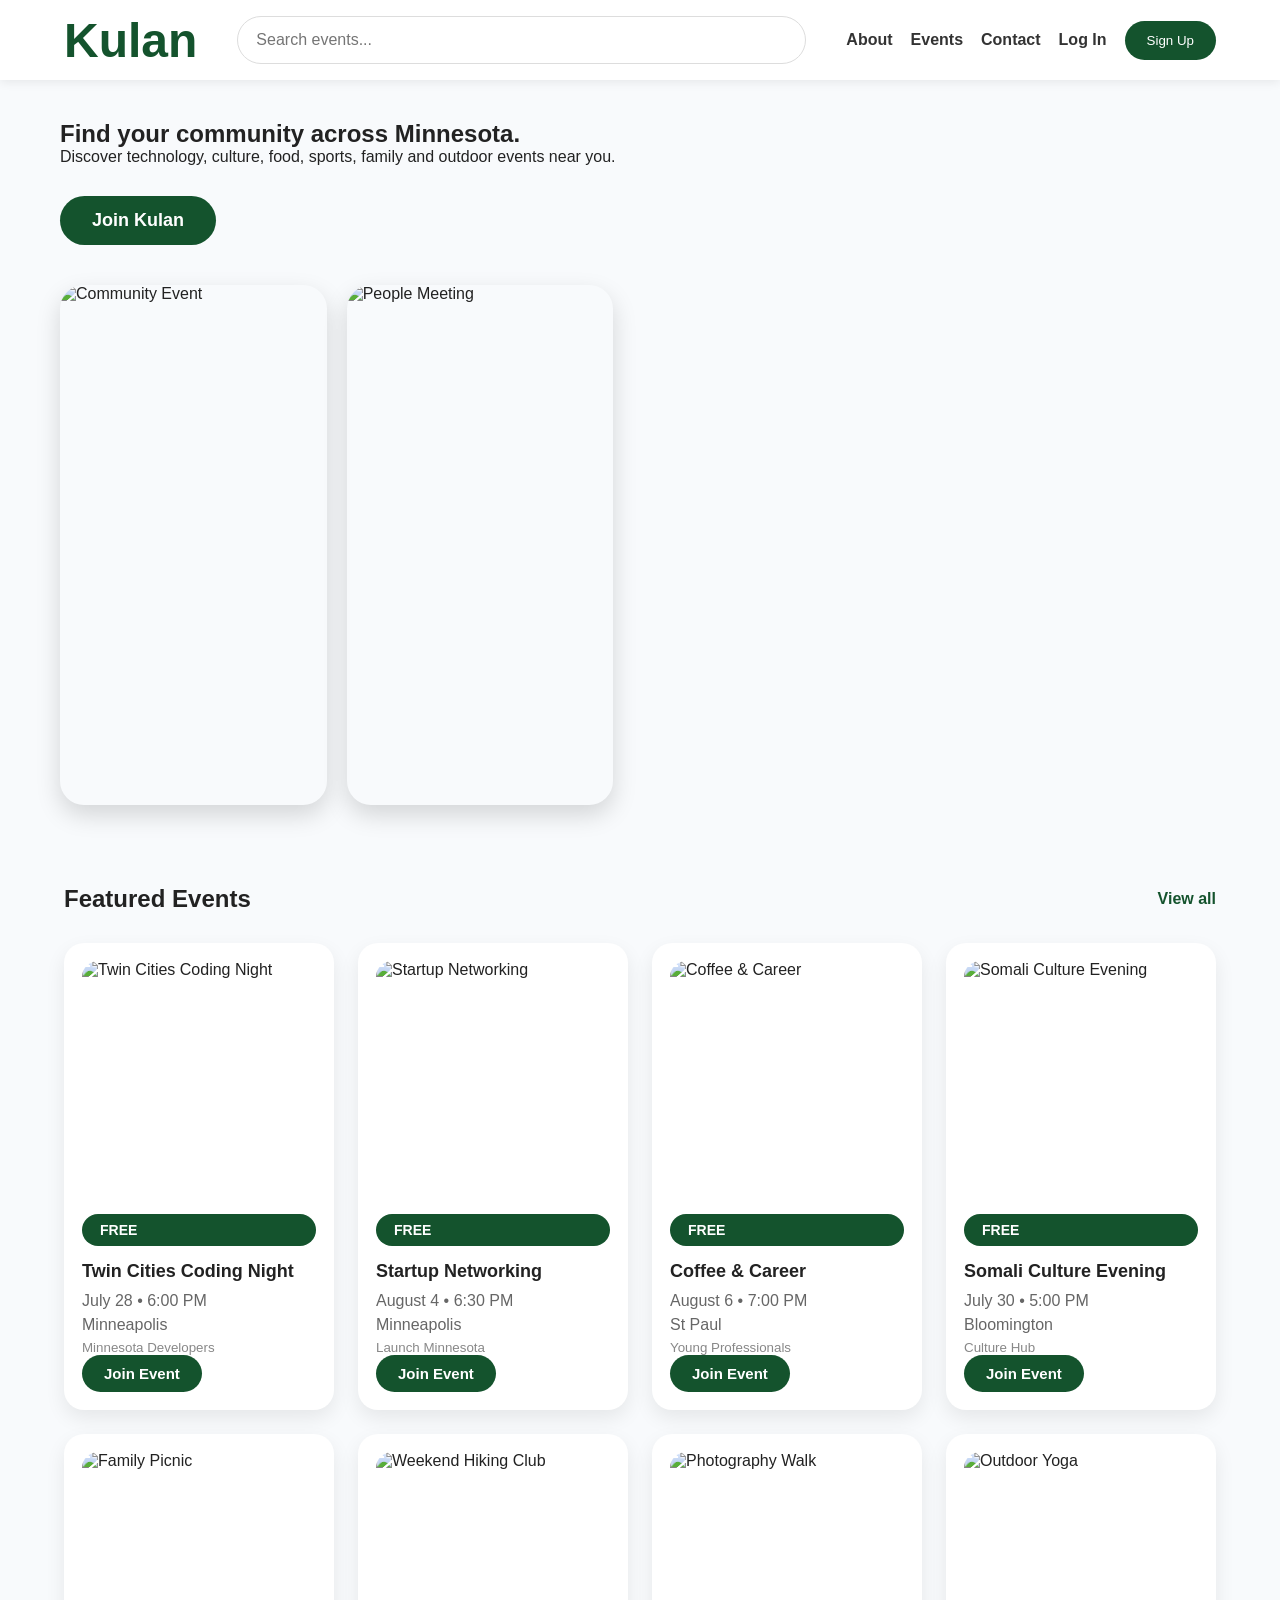
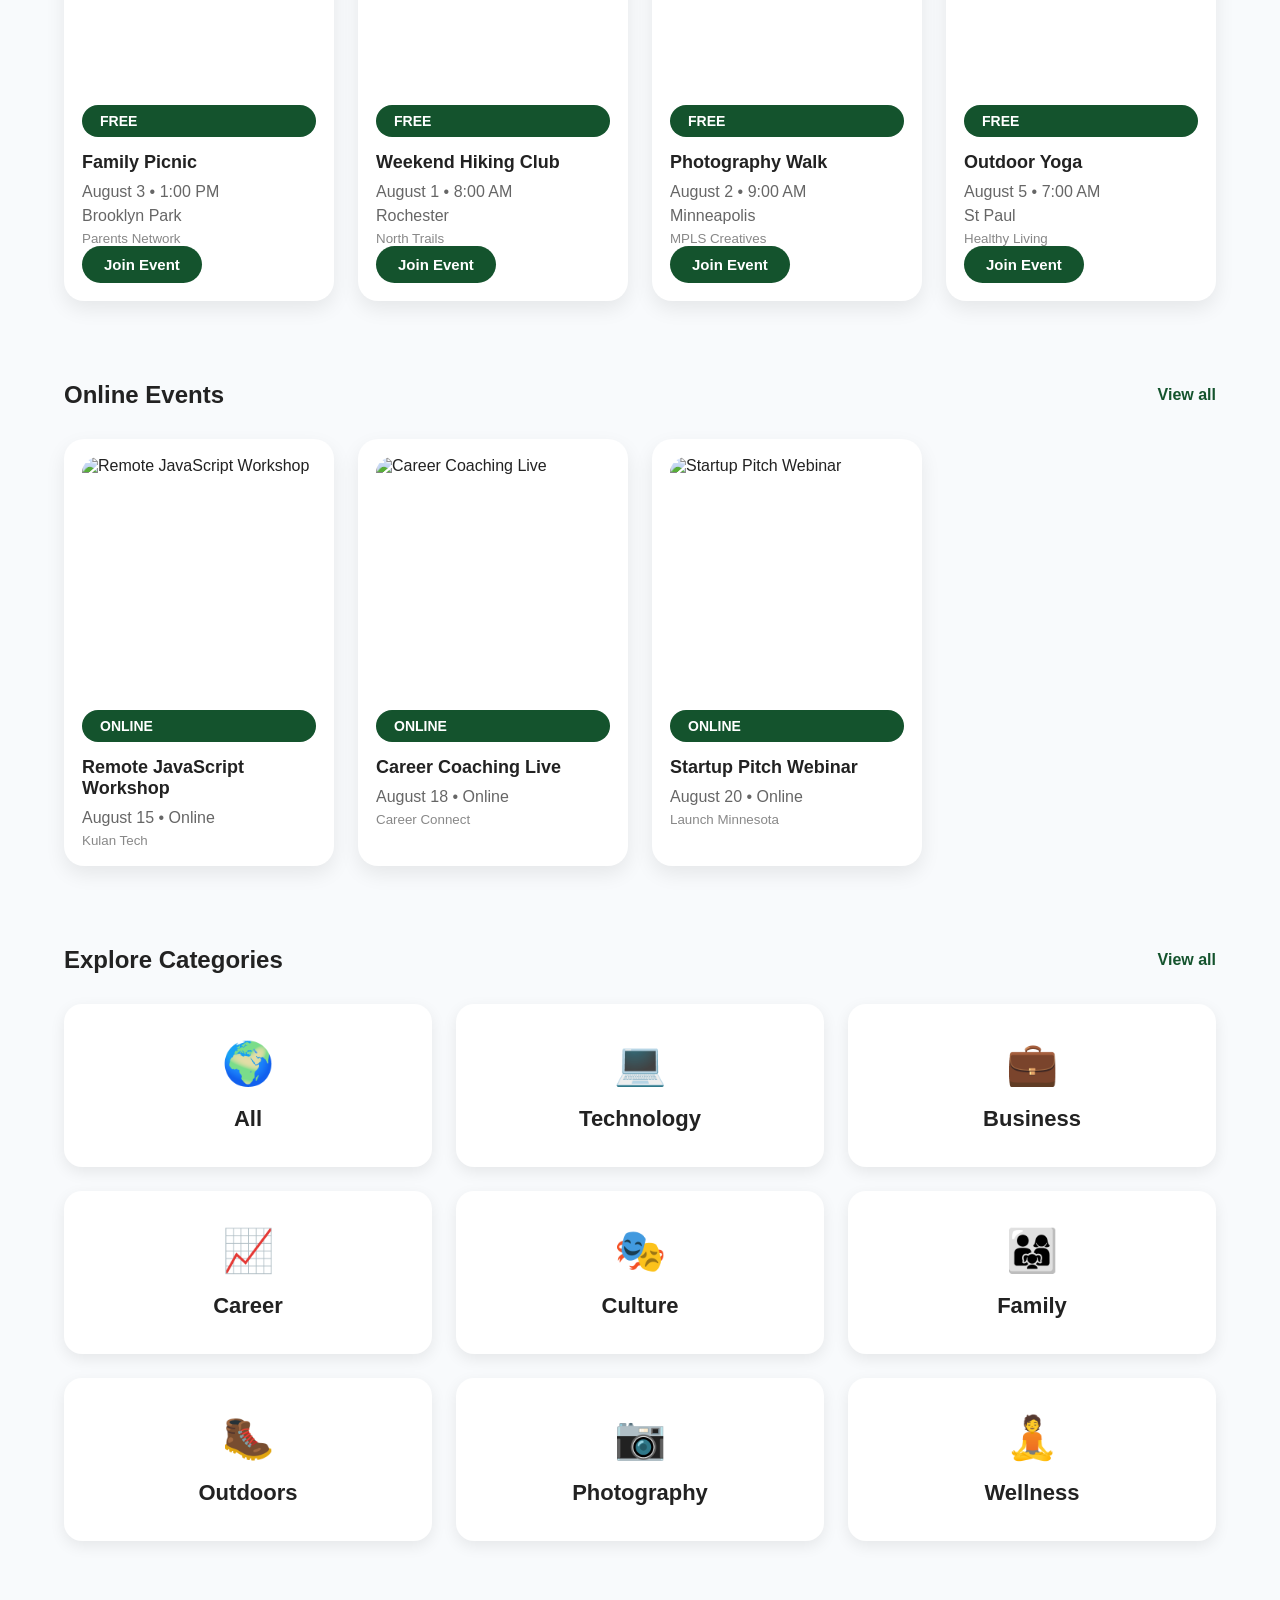
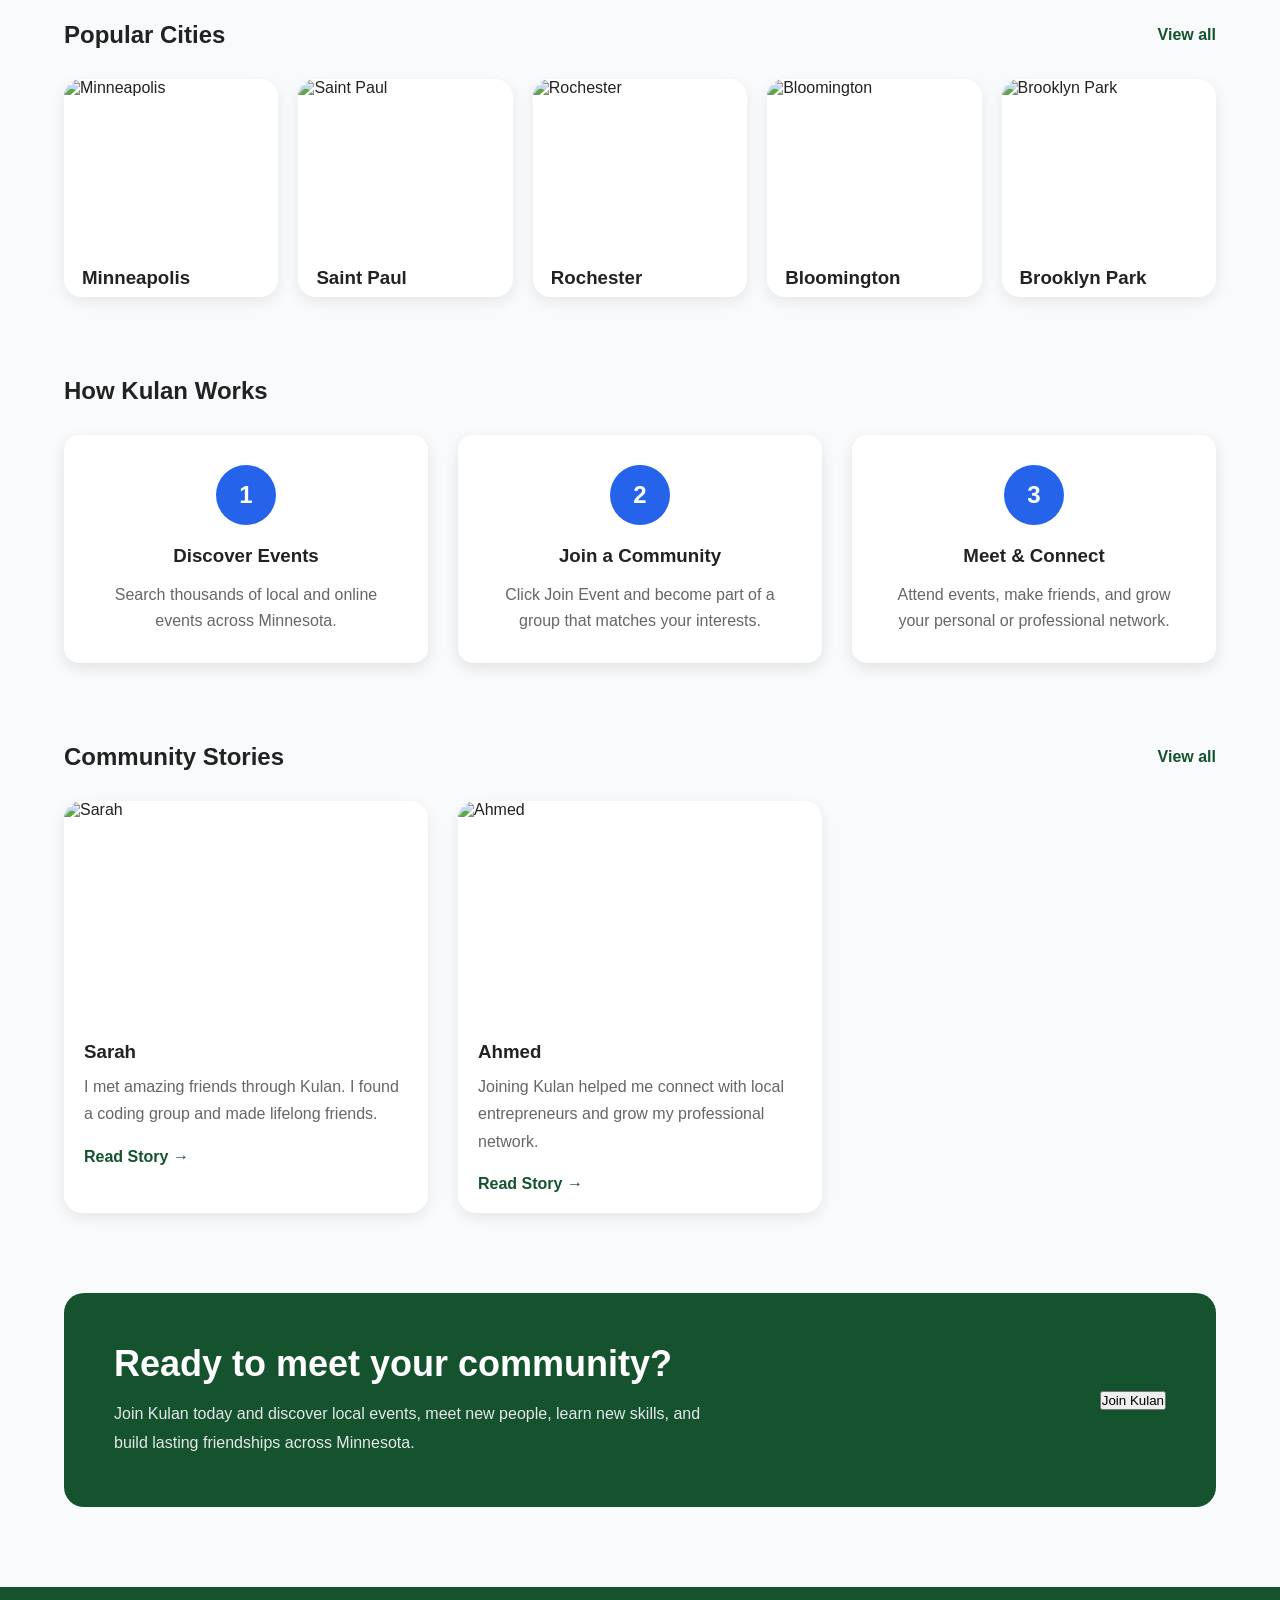
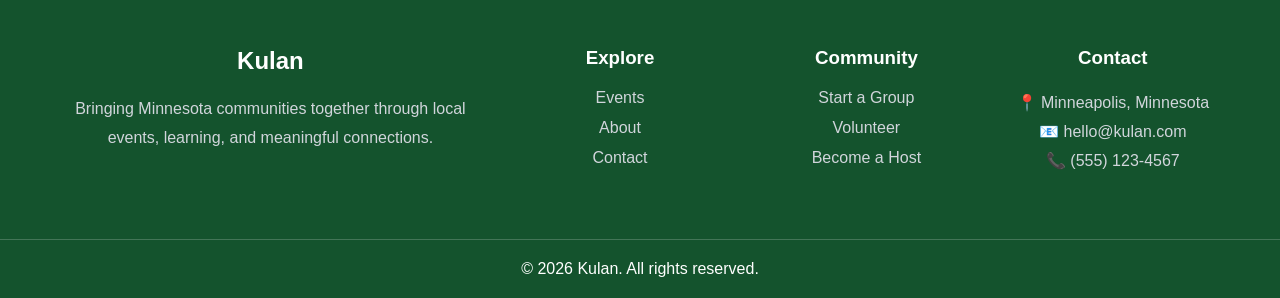
==== index.html @ 90edd103 "Initial commit" ====
<!DOCTYPE html>
<html lang="en">
<head>
    <meta charset="UTF-8">
    <meta name="viewport" content="width=device-width, initial-scale=1.0">
    <title>Kulan | Community Events</title>

    <link rel="stylesheet" href="css/style.css">
</head>

<body>

    <!-- ===================== -->
    <!-- Navigation -->
    <!-- ===================== -->

    <header>

        <nav>

            <h2>
                <a href="index.html" class="logo">Kulan</a>
            </h2>

        <div class="search-box">
    <input
        type="text"
        id="searchInput"
        placeholder="Search events..."
    >
</div>

           

  <div class="nav-buttons">

                <a href="about.html">About</a>

                <a href="events.html">Events</a>

                <a href="contact.html">Contact</a>

                <a href="login.html">Log In</a>

                <button onclick="location.href='signup.html'">
                    Sign Up
                </button>

            </div>

        </nav>

    </header>

    <!-- ===================== -->
    <!-- Hero -->
    <!-- ===================== -->

    <section class="hero">

        <div class="hero-text">

            <h1>Find your community across Minnesota.</h1>

            <p>
                Discover technology, culture, food,
                sports, family and outdoor events near you.
            </p>

          
 <button class="join-kulan-btn">Join Kulan</button>

       <div class="hero-images">

    <img
        src="https://images.unsplash.com/photo-1529156069898-49953e39b3ac?w=1200&auto=format&fit=crop&q=80"
        alt="Community Event"
    >

    <img
        src="https://images.unsplash.com/photo-1522202176988-66273c2fd55f?w=800&auto=format&fit=crop&q=80"
        alt="People Meeting"
    >

</div>
    </section>

    <!-- ===================== -->
    <!-- Featured Events -->
    <!-- ===================== -->
<section class="events" id="events">

    <div class="section-header">
        <h2>Featured Events</h2>
        <a href="#events">View all</a>
    </div>

    <div class="event-grid" id="eventGrid"></div>

</section>

    <!-- ===================== -->
    <!-- Online Events -->
    <!-- ===================== -->

    <section class="online-events">

    <div class="section-header">
        <h2>Online Events</h2>
        <a href="#">View all</a>
    </div>

    <div class="online-grid" id="onlineGrid"></div>

</section>
        <!-- ===================== -->
    <!-- Categories -->
    <!-- ===================== -->
<section class="categories">

    <div class="section-header">
        <h2>Explore Categories</h2>
        <a href="#">View all</a>
    </div>

    <div class="category-grid">

        <div class="category-card" data-category="All">
            <span>🌍</span>
            <h3>All</h3>
        </div>

        <div class="category-card" data-category="Technology">
            <span>💻</span>
            <h3>Technology</h3>
        </div>

        <div class="category-card" data-category="Business">
            <span>💼</span>
            <h3>Business</h3>
        </div>

        <div class="category-card" data-category="Career">
            <span>📈</span>
            <h3>Career</h3>
        </div>

        <div class="category-card" data-category="Culture">
            <span>🎭</span>
            <h3>Culture</h3>
        </div>

        <div class="category-card" data-category="Family">
            <span>👨‍👩‍👧</span>
            <h3>Family</h3>
        </div>

        <div class="category-card" data-category="Outdoors">
            <span>🥾</span>
            <h3>Outdoors</h3>
        </div>

        <div class="category-card" data-category="Photography">
            <span>📷</span>
            <h3>Photography</h3>
        </div>

        <div class="category-card" data-category="Wellness">
            <span>🧘</span>
            <h3>Wellness</h3>
        </div>

    </div>

</section>
    <!-- ===================== -->
    <!-- Popular Cities -->
    <!-- ===================== -->

   <section class="cities">

    <div class="section-header">
        <h2>Popular Cities</h2>
        <a href="#">View all</a>
    </div>

    <div class="city-grid" id="cityGrid"></div>

</section>
    <!-- ===================== -->
    <!-- How Kulan Works -->
    <!-- ===================== -->

   <section class="how-it-works">

    <div class="section-header">
        <h2>How Kulan Works</h2>
    </div>

    <div class="steps-grid" id="stepsGrid"></div>

</section>
    <!-- ===================== -->
    <!-- Community Stories -->
    <!-- ===================== -->

   <section class="stories">

    <div class="section-header">
        <h2>Community Stories</h2>
        <a href="#">View all</a>
    </div>

    <div class="story-grid" id="storyGrid"></div>

</section>
        <!-- ===================== -->
    <!-- Join Banner -->
    <!-- ===================== -->

    <section class="join-banner">

        <div class="join-content">

            <div>

                <h2>Ready to meet your community?</h2>

                <p>
                    Join Kulan today and discover local events,
                    meet new people, learn new skills, and
                    build lasting friendships across Minnesota.
                </p>

            </div>

            <button onclick="location.href='signup.html'">
                Join Kulan
            </button>

        </div>

    </section>

    <!-- ===================== -->
    <!-- Event Modal -->
    <!-- ===================== -->

    <div id="eventModal" class="modal">

        <div class="modal-content">

            <span class="close-modal">&times;</span>

            <img id="modalImage" src="" alt="Event">

            <h2 id="modalTitle"></h2>

            <p id="modalDate"></p>

            <p id="modalLocation"></p>

            <p id="modalGroup"></p>

        </div>

    </div>

    <!-- ===================== -->
    <!-- Footer -->
    <!-- ===================== -->

    <footer>

        <div class="footer-container">

            <div class="footer-column">

                <h2>Kulan</h2>

                <p>
                    Bringing Minnesota communities together
                    through local events, learning,
                    and meaningful connections.
                </p>

            </div>

            <div class="footer-column">

                <h3>Explore</h3>

                <ul>
                    <li><a href="events.html">Events</a></li>
                    <li><a href="about.html">About</a></li>
                    <li><a href="contact.html">Contact</a></li>
                </ul>

            </div>

            <div class="footer-column">

                <h3>Community</h3>

                <ul>
                    <li><a href="#">Start a Group</a></li>
                    <li><a href="#">Volunteer</a></li>
                    <li><a href="#">Become a Host</a></li>
                </ul>

            </div>

            <div class="footer-column">

                <h3>Contact</h3>

                <p>📍 Minneapolis, Minnesota</p>

                <p>📧 hello@kulan.com</p>

                <p>📞 (555) 123-4567</p>

            </div>

        </div>

        <div class="footer-bottom">

            <p>© 2026 Kulan. All rights reserved.</p>

        </div>

    </footer>

    <!-- JavaScript -->

    <script src="js/data.js"></script>
    <script src="js/app.js"></script>

</body>
</html>
---- css/style.css ----
/* Reset */
html {
    scroll-behavior: smooth;
}

body {
    margin: 0;
    padding: 0;
    overflow-x: hidden;
    background: #f6f7fb; /* or white */
    font-family: Arial, sans-serif;
}
* {
    margin: 0;
    padding: 0;
    box-sizing: border-box;
}

body {
    font-family: Arial, Helvetica, sans-serif;
    background: #f8fafc;
    color: #222;
}

/* Navigation */

header{
    background:white;
    position:sticky;
    top:0;
    z-index:1000;
    box-shadow:0 2px 10px rgba(0,0,0,.08);
}

nav{
    max-width:1200px;
width:90%;
    height:80px;
    margin:auto;

    display:flex;
    justify-content:space-between;
    align-items:center;
}

.logo{
    color:#14532d;
    font-size:32px;
    font-weight:bold;
}

.search-box{
    flex:1;
    margin:0 40px;
}

.search-box input{
    width:100%;
    padding:14px 18px;
    border-radius:30px;
    border:1px solid #ddd;
    font-size:16px;
}

.location{
    color:#555;
    margin-right:30px;
}

.nav-buttons{
    display:flex;
    align-items:center;
    gap:18px;
}

.nav-buttons a{
    text-decoration:none;
    color:#333;
    font-weight:600;
}

.nav-buttons button{
    background:#14532d;
    color:white;
    border:none;
    padding:12px 22px;
    border-radius:30px;
    cursor:pointer;
}
/* Hero */

 .hero{
    max-width:1200px;
    margin:40px auto;     
    padding:0 20px;

    display:flex;
    align-items:center;
    justify-content:space-between;
    gap:50px;
}

.hero-content{
    flex:1;
    max-width:500px;   
}
.hero-content h1{
    font-size:52px;
    line-height:1.15;
    font-weight:700;
    margin-bottom:15px;
}

.hero-content p{
    font-size:20px;
    line-height:1.6;
    color:#555;
    margin: bottom 20px;
    max-width:450px;
}
.hero-images{
    flex:1;
    display:flex;
    gap:20px;
    margin-top:40px;
}

.hero-images img{
    width:48%;
    height:520px;
    object-fit:cover;
    border-radius:24px;
    box-shadow:0 10px 25px rgba(0,0,0,.15);
}
.join-kulan-btn{
    display:inline-block;
    margin-top:30px;
    padding:14px 32px;
    background:#14532d;
    color:#fff;
    border:none;
    border-radius:50px;
    font-size:18px;
    font-weight:700;
    cursor:pointer;
    transition:0.3s;
}

.join-kulan-btn:hover{
    background:#166534;
    transform:translateY(-3px);
    box-shadow:0 10px 25px rgba(20,83,45,.25);
}
.events {
   max-width:1200px;
width:90%;
    margin: 80px auto;
}

.section-header {
    display: flex;
    justify-content: space-between;
    align-items: center;
    margin-bottom: 30px;
}

.section-header a {
    text-decoration: none;
    color: #14532d;
    font-weight: bold;
}

.event-grid {
    display: grid;
    grid-template-columns: repeat(4, 1fr);
    gap: 24px;
}

.event-card{
    background: #fff;
    border-radius: 20px;
    padding: 18px;
    box-shadow: 0 8px 20px rgba(0,0,0,.08);

    display: flex;
    flex-direction: column;
    height: 100%;
}
.event-card img{
    width: 100%;
    height: 220px;
    object-fit: cover;
    border-radius: 16px;
    display: block;
    margin-bottom: 18px;
}

.badge{
    display:inline-block;
    background:#14532d;
    color:#fff;
    padding:8px 18px;
    border-radius:999px;
    font-size:14px;
    font-weight:600;
    margin:15px 0;
}
.event-card h3 {
    margin-bottom: 10px;
    font-size: 18px;
}

.event-card p {
    color: #666;
    margin-bottom: 6px;
}

.event-card small {
    color: #888;
}
.online-events {
   max-width:1200px;
width:90%;
    margin: 80px auto;
}
.event-info{
    display:flex;
    flex-direction:column;
    flex:1;
}

.join-btn{
    margin-top:auto;
}

.online-grid {
    display: grid;
    grid-template-columns: repeat(4, 1fr);
    gap: 24px;
}
/* Join Banner */

.join-banner {
    max-width:1200px;
width:90%;
    margin: 80px auto;
    background: #14532d;
    color: white;
    border-radius: 20px;
    padding: 50px;
}

.join-content {
    display: flex;
    justify-content: space-between;
    align-items: center;
    gap: 40px;
}

.join-content h2 {
    font-size: 36px;
    margin-bottom: 15px;
}

.join-content p {
    color: #e5e7eb;
    line-height: 1.8;
    max-width: 600px;
}

.join-btn{
    margin-top: auto;

    display: inline-block;
    align-self: flex-start;

    background: #14532d;
    color: white;
    border: none;
    padding: 10px 22px;
    border-radius: 30px;
    font-size: 15px;
    font-weight: 600;
    cursor: pointer;
    transition: 0.3s;
}

.join-btn:hover{
    background: #166534;
}
@media (max-width: 768px) {

    nav {
        flex-direction: column;
        gap: 20px;
    }
    .hero{
    flex-direction:column;
    text-align:center;
}

.hero-images{
    width:100%;
}

.hero-images img{
    height:250px;
}
.category-grid{
    grid-template-columns:1fr;
}
    nav input {
        width: 100%;
    }
nav{
    flex-direction:column;
    height:auto;
    padding:20px 0;
    gap:20px;
}

.search-box {
    flex: 1;
    display: flex;
    justify-content: center;
}

.search-box input {
    width: 300px;
    padding: 12px 18px;
    border: 1px solid #ddd;
    border-radius: 30px;
    font-size: 16px;
    outline: none;
    transition: 0.3s;
}

.search-box input:focus {
    border-color: #0f5c2f;
    box-shadow: 0 0 8px rgba(15,92,47,0.2);
}
.location{
    margin:0;
}

.nav-buttons{
    flex-direction:column;
}
.events {
    max-width: 1200px;
    width: 90%;
    margin: 80px auto;
}
    .event-grid {
    display: grid;
    grid-template-columns: repeat(4, 1fr);
    gap: 24px;
}
    .event-card {
    width: 100%;
    background: white;
    border-radius: 18px;
    padding: 16px;
    box-shadow: 0 5px 15px rgba(0,0,0,0.08);
}

   .event-image {
    width: 100%;
    height: 160px;
    object-fit: cover;
    border-radius: 12px;
    display: block;
}
.city-grid{
    grid-template-columns:1fr;nav input {
    width: 320px;
    padding: 12px 18px;
    border: 1px solid #d1d5db;
    border-radius: 30px;
    font-size: 16px;
    outline: none;
}
}
.steps{
    grid-template-columns:1fr;
}
.story-grid{
    grid-template-columns:1fr;
}
 .join-content {
        flex-direction: column;
        text-align: center;
    }
    
}
.footer-container{
    grid-template-columns:1fr;
    text-align:center;
}
/* Categories */

.categories {
   max-width:1200px;
width:90%;
    margin: 80px auto;
}

.category-grid {
    display: grid;
    grid-template-columns: repeat(3, 1fr);
    gap: 24px;
}

.category-card {
    background: white;
    border-radius: 18px;
    padding: 35px;
    text-align: center;
    box-shadow: 0 5px 15px rgba(0,0,0,.08);
    transition: .3s ease;
    cursor: pointer;
}

.category-card span {
    font-size: 42px;
}

.category-card h3 {
    margin-top: 18px;
    font-size: 22px;
}

.category-card:hover {
    background: #14532d;
    color: white;
    transform: translateY(-8px);
}

.category-card.active {
    background: #14532d;
    color: white;
}
/* Cities */

.cities {
   max-width:1200px;
width:90%;
    margin: 80px auto;
}

.city-grid {
    display: grid;
    grid-template-columns: repeat(5, 1fr);
    gap: 20px;
}

.city-card {
    background: white;
    border-radius: 18px;
    overflow: hidden;
    box-shadow: 0 5px 15px rgba(0,0,0,.08);
    transition: .3s;
}

.city-card:hover {
    transform: translateY(-6px);
}

.city-card img {
    width: 100%;
    height: 170px;
    object-fit: cover;
    display: block;
}

.city-card h3 {
    padding: 18px 18px 8px;
}

.city-card p {
    padding: 0 18px 20px;
    color: #666;
    line-height: 1.5;
}
/* How It Works */

.how-it-works{
   max-width:1200px;
width:90%;
    margin:80px auto;
}

.steps{
    display:grid;
    grid-template-columns:repeat(3,1fr);
    gap:30px;
}

.step-card{
    background:white;
    padding:40px 30px;
    border-radius:18px;
    text-align:center;
    box-shadow:0 5px 15px rgba(0,0,0,.08);
    transition:.3s;
}

.step-card:hover{
    transform:translateY(-8px);
}

.step-icon{
    font-size:55px;
    margin-bottom:20px;
}

.step-card h3{
    margin-bottom:15px;
}

.step-card p{
    color:#666;
    line-height:1.7;
}
/* Community Stories */

.stories{
    max-width:1200px;
width:90%;
    margin:80px auto;
}

.story-grid{
    display:grid;
    grid-template-columns:repeat(3,1fr);
    gap:30px;
}

.story-card{
    background:white;
    border-radius:18px;
    overflow:hidden;
    box-shadow:0 5px 15px rgba(0,0,0,.08);
    transition:.3s;
}

.story-card:hover{
    transform:translateY(-8px);
}

.story-card img{
    width:100%;
    height:220px;
    object-fit:cover;
    display:block;
}

.story-card h3{
    padding:20px 20px 10px;
}

.story-card p{
    padding:0 20px 20px;
    color:#666;
    line-height:1.7;
}

.story-card a{
    display:inline-block;
    padding:0 20px 20px;
    text-decoration:none;
    color:#14532d;
    font-weight:bold;
}
/* Footer */

footer{
    background:#14532d;
    color:white;
    margin-top:80px;
}

.footer-container{
   max-width:1200px;
width:90%;
    margin:auto;
    display:grid;
    grid-template-columns:2fr 1fr 1fr 1fr;
    gap:40px;
    padding:60px 0;
}

.footer-column h2,
.footer-column h3{
    margin-bottom:20px;
}

.footer-column p{
    line-height:1.8;
    color:#d1d5db;
}

.footer-column ul{
    list-style:none;
}

.footer-column li{
    margin-bottom:12px;
}

.footer-column a{
    text-decoration:none;
    color:#d1d5db;
}

.footer-column a:hover{
    color:white;
}

.footer-bottom{
    text-align:center;
    border-top:1px solid rgba(255,255,255,.2);
    padding:20px;
}

/* Modal */

.modal{
    display:none;
    position:fixed;
    inset:0;
    background:rgba(0,0,0,.6);
    justify-content:center;
    align-items:center;
    z-index:2000;
}

.modal-content{
    background:white;
    width:500px;
    max-width:90%;
    border-radius:18px;
    overflow:hidden;
    position:relative;
}

.modal-content img{
    width:100%;
    height:250px;
    object-fit:cover;
}

.modal-content h2{
    padding:20px 20px 10px;
}

.modal-content p{
    padding:0 20px 15px;
    color:#555;
}

.close-modal{
    position:absolute;
    top:15px;
    right:20px;
    font-size:30px;
    cursor:pointer;
    color:white;
}
.steps{
  max-width:1200px;
width:90%;
    margin:80px auto;
}

.steps-grid{
    display:grid;
    grid-template-columns:repeat(3,1fr);
    gap:30px;
}

.step-card{
    background:white;
    padding:35px;
    border-radius:18px;
    text-align:center;
    box-shadow:0 5px 15px rgba(0,0,0,.08);
    transition:.3s ease;
}

.step-card:hover{
    transform:translateY(-8px);
}

.step-icon{
    font-size:48px;
    margin-bottom:20px;
}

.step-card h3{
    margin-bottom:15px;
}

.step-card p{
    color:#666;
    line-height:1.7;
}
/* Contact */

.contact{
    max-width:1200px;
    width:90%;
    margin:80px auto;
}
.contact-container{
    display:grid;
    grid-template-columns:1fr 2fr;
    gap:40px;
}

.contact-info{
    background:white;
    padding:30px;
    border-radius:18px;
    box-shadow:0 5px 15px rgba(0,0,0,.08);
}

.contact-info h3{
    margin-bottom:20px;
}

.contact-info p{
    margin-bottom:15px;
    color:#555;
}

.contact-form{
    background:white;
    padding:30px;
    border-radius:18px;
    box-shadow:0 5px 15px rgba(0,0,0,.08);
}

.contact-form input,
.contact-form textarea{
    width:100%;
    padding:15px;
    margin-bottom:20px;
    border:1px solid #ddd;
    border-radius:10px;
    font-size:16px;
}

.contact-form button{
    background:#14532d;
    color:white;
    border:none;
    padding:15px 30px;
    border-radius:10px;
    cursor:pointer;
    font-size:16px;
}

.contact-form button:hover{
    background:#166534;
}

@media (max-width:768px){

    .contact-container{
        grid-template-columns:1fr;
    }

}
/* Authentication */

.auth{
  max-width:1200px;
width:90%;
    margin:80px auto;
    display:flex;
    justify-content:center;
}

.auth-card{
    width:420px;
    background:white;
    padding:40px;
    border-radius:18px;
    box-shadow:0 5px 15px rgba(0,0,0,.08);
    text-align:center;
}

.auth-card h1{
    margin-bottom:15px;
}

.auth-card p{
    color:#666;
    margin-bottom:25px;
}

.auth-card input{
    width:100%;
    padding:15px;
    margin-bottom:20px;
    border:1px solid #ddd;
    border-radius:10px;
    font-size:16px;
}

.auth-card button{
    width:100%;
    padding:15px;
    border:none;
    border-radius:10px;
    background:#14532d;
    color:white;
    font-size:16px;
    font-weight:bold;
    cursor:pointer;
}

.auth-card button:hover{
    background:#166534;
}

.auth-card a{
    color:#14532d;
    font-weight:bold;
    text-decoration:none;
}
/* About Page */

.about-hero{
    max-width:1200px;
width:90%;
    margin:80px auto;
    text-align:center;
}

.about-hero h1{
    font-size:48px;
    margin-bottom:20px;
    color:#14532d;
}

.about-hero p{
    max-width:800px;
    margin:auto;
    line-height:1.8;
    color:#555;
    font-size:18px;
}
/* About Story */

.about-story{
    max-width:1200px;
width:90%;
    margin:80px auto;
}

.about-story-content{
    display:grid;
    grid-template-columns:1fr 1fr;
    gap:40px;
    align-items:center;
}

.about-story-content img{
    width:100%;
    height:400px;
    object-fit:cover;
    border-radius:20px;
}

.about-story-content h3{
    font-size:32px;
    margin-bottom:20px;
}

.about-story-content p{
    color:#555;
    line-height:1.8;
    margin-bottom:20px;
}

@media(max-width:768px){

    .about-story-content{
        grid-template-columns:1fr;
    }

}
.logo {
    text-decoration: none;
    color: #14532d;
    font-size: 48px;
    font-weight: bold;
}
.steps-grid{
    display:grid;
    grid-template-columns:repeat(auto-fit,minmax(250px,1fr));
    gap:30px;
    margin-top:30px;
}

.step-card{
    background:#fff;
    padding:30px;
    border-radius:15px;
    text-align:center;
    box-shadow:0 5px 15px rgba(0,0,0,.1);
    transition:.3s;
}

.step-card:hover{
    transform:translateY(-6px);
}

.step-number{
    width:60px;
    height:60px;
    margin:0 auto 20px;
    border-radius:50%;
    background:#2563eb;
    color:white;
    display:flex;
    align-items:center;
    justify-content:center;
    font-size:24px;
    font-weight:bold;
}

.step-card h3{
    margin-bottom:15px;
}

.step-card p{
    color:#666;
    line-height:1.6;
}
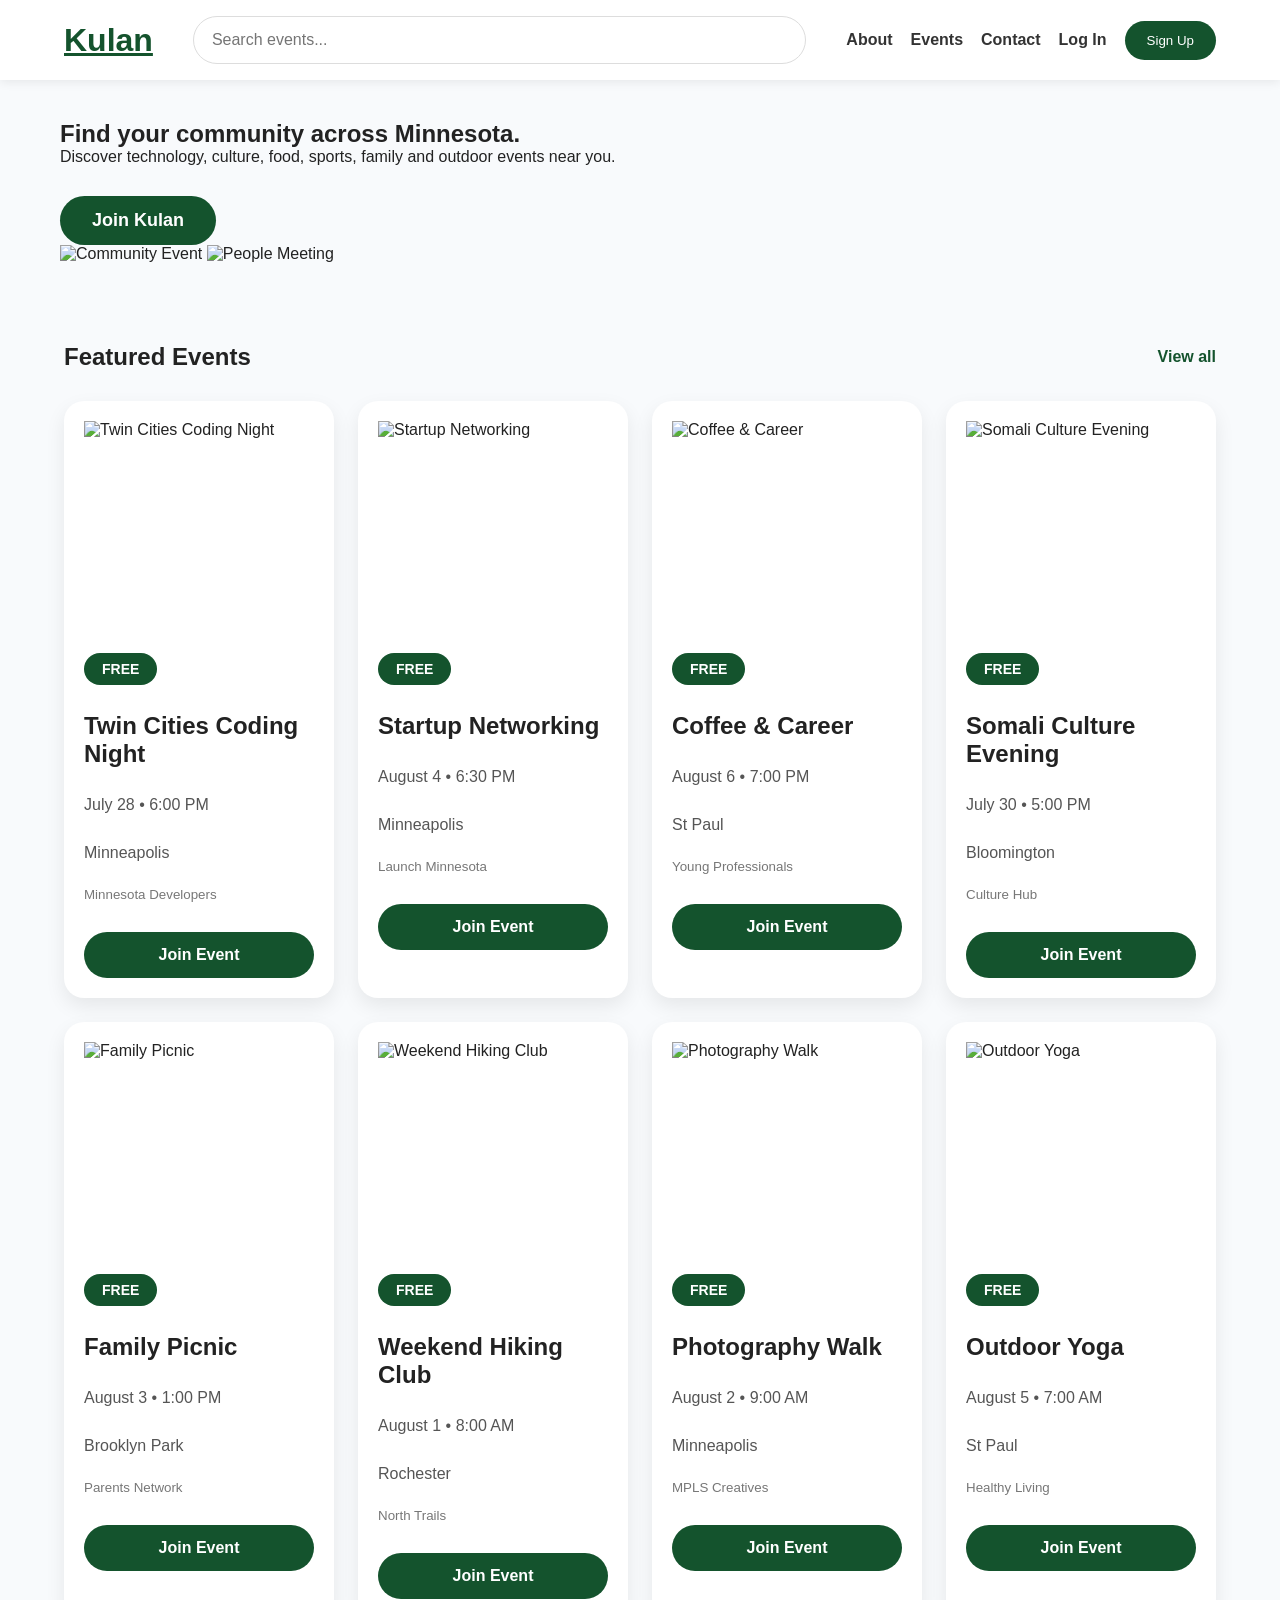
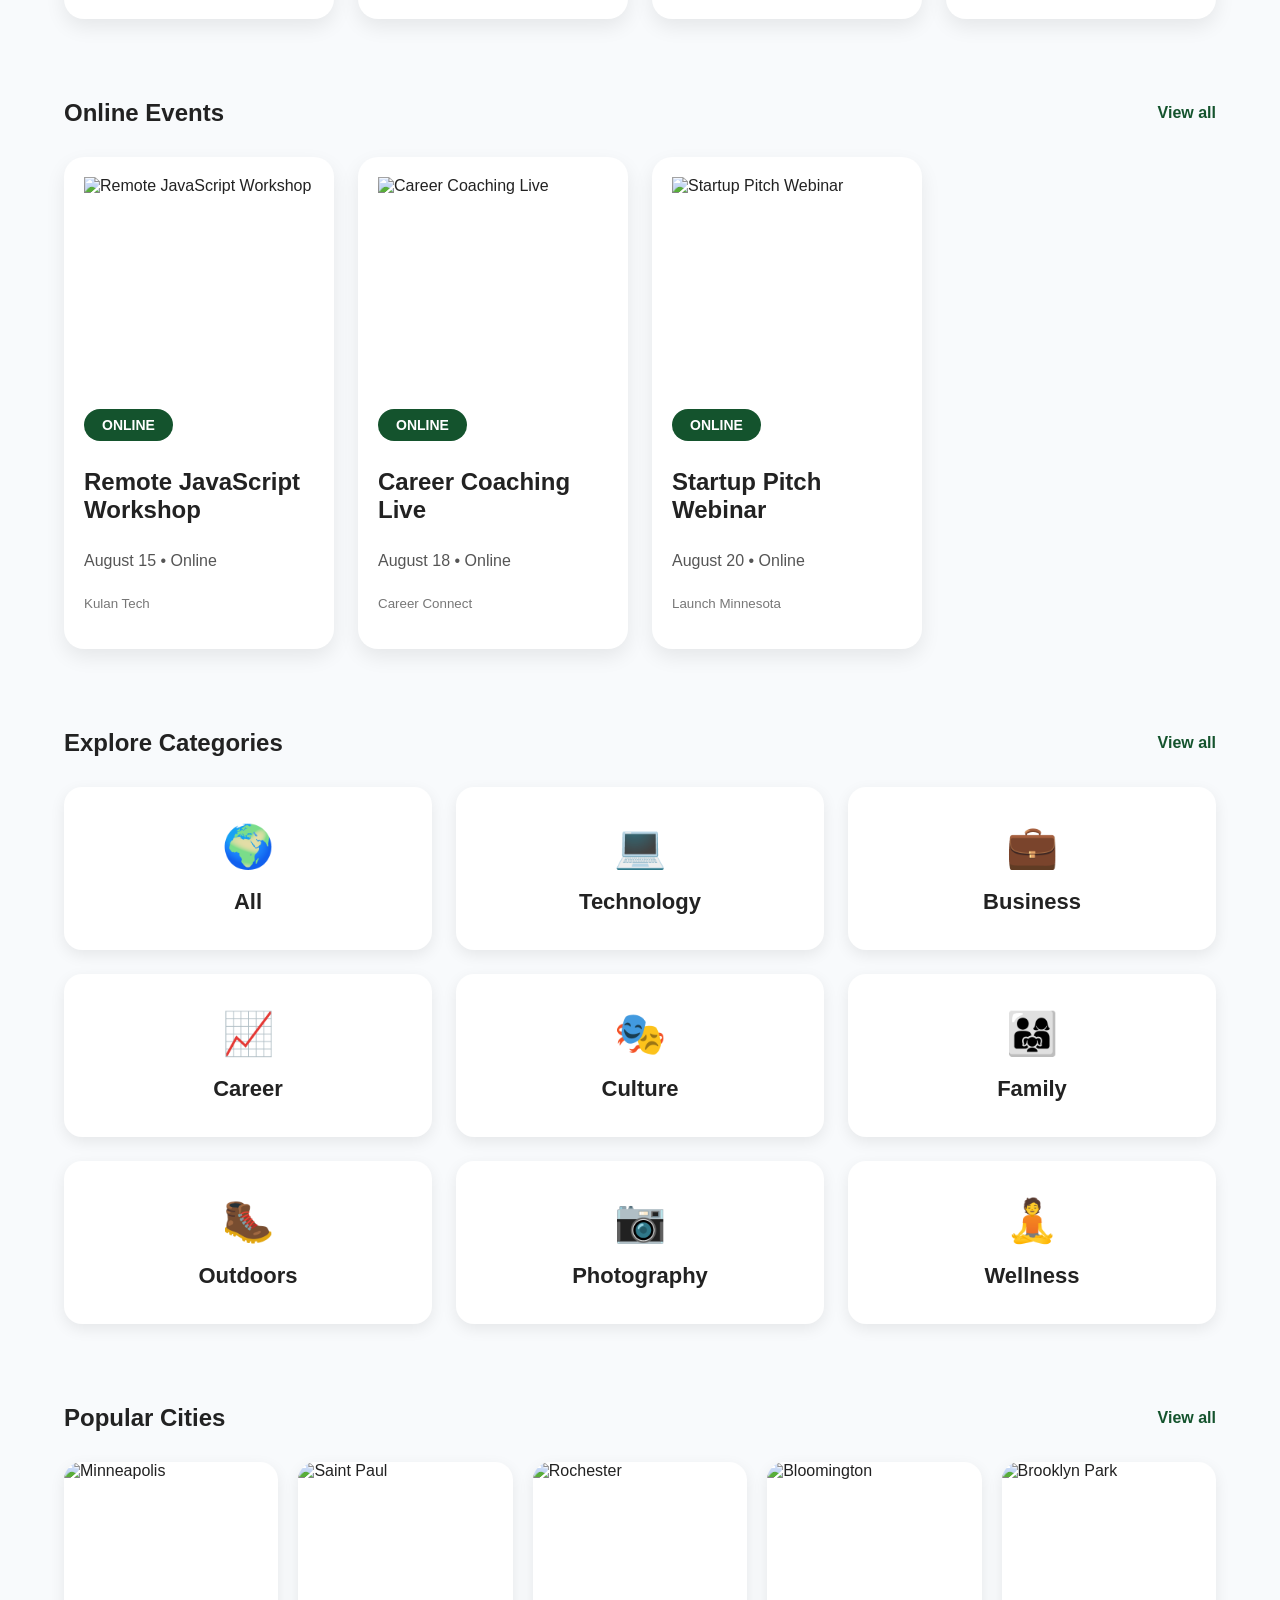
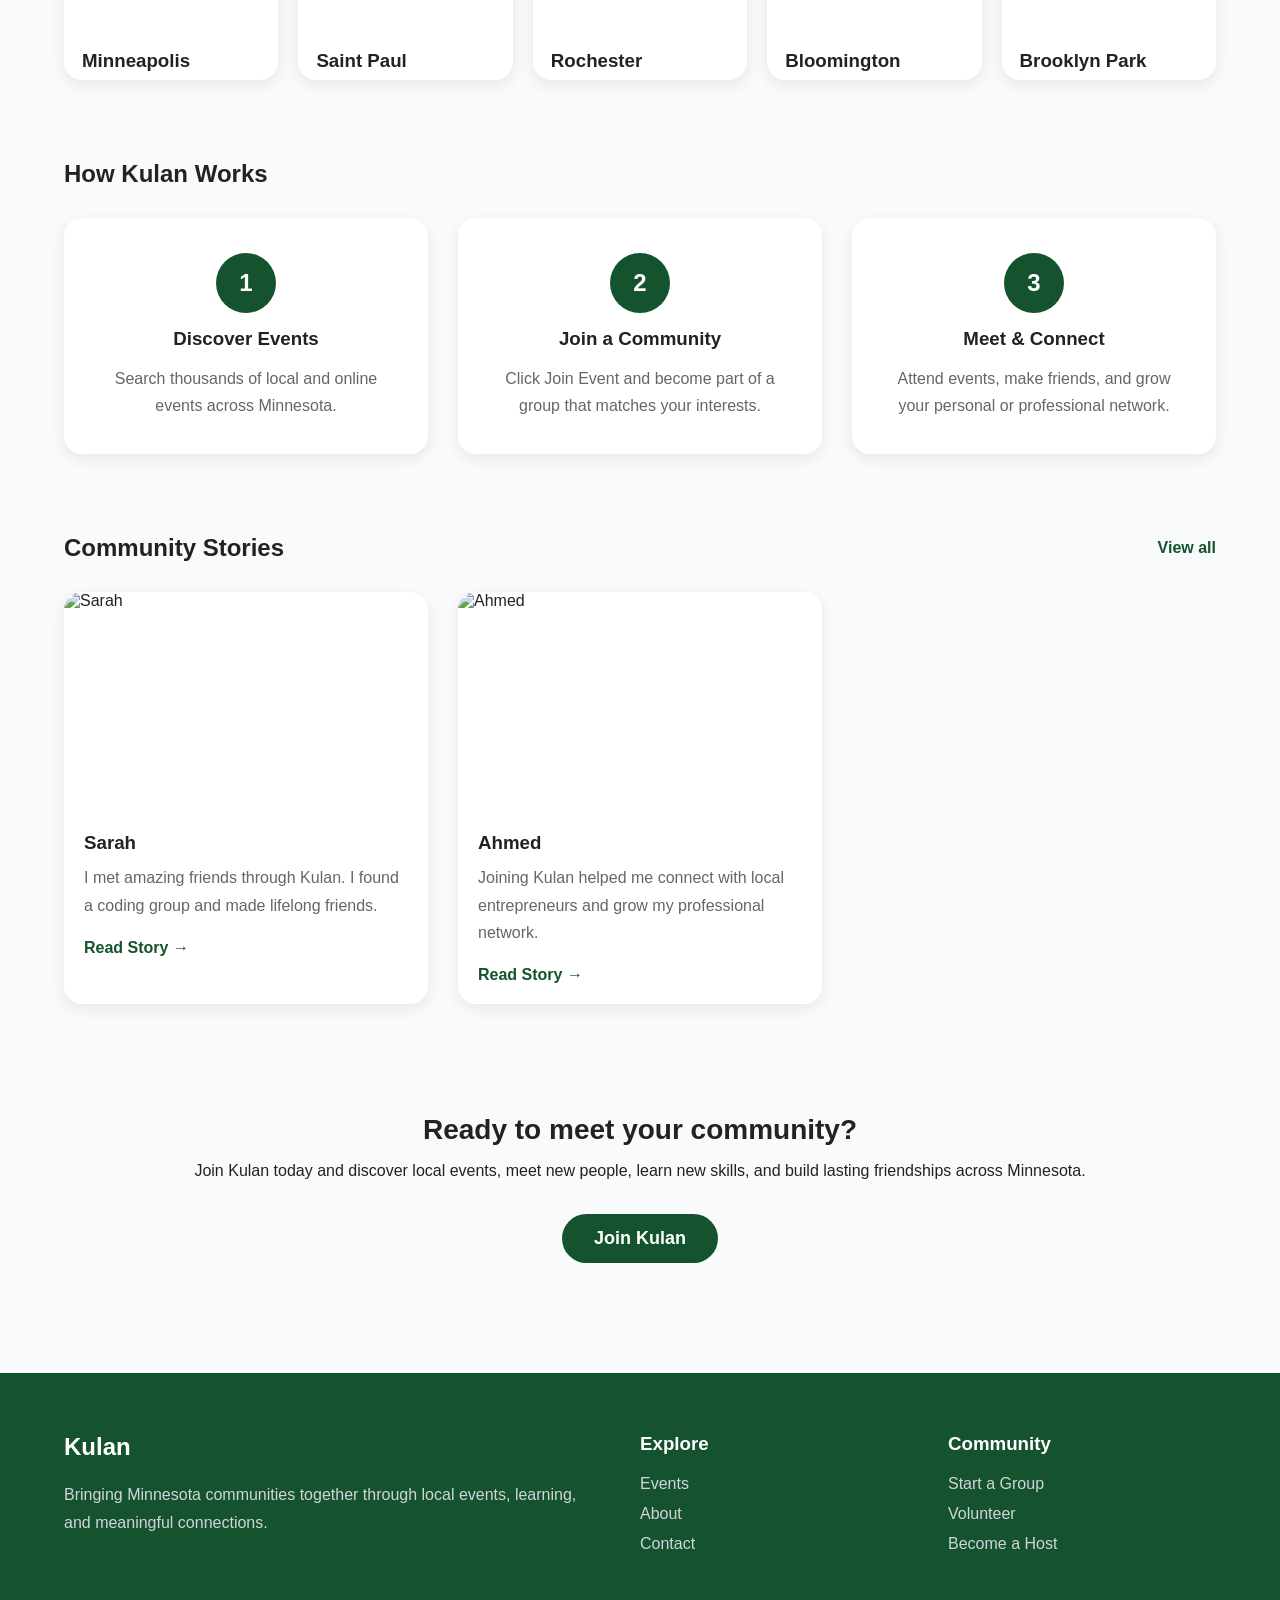
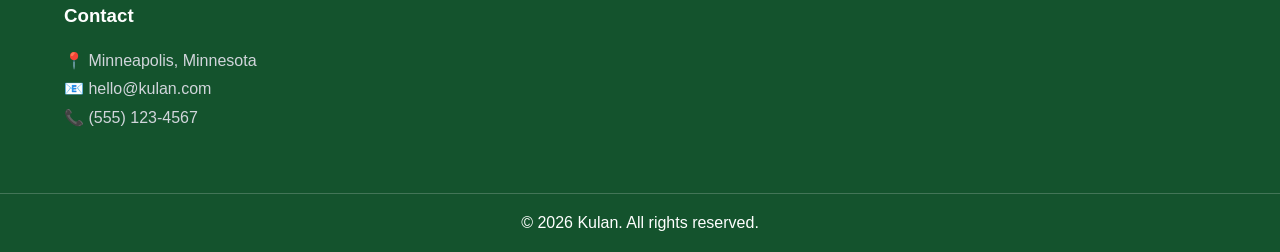
==== commit d893bdc2: "Finalize Kulan website" ====
--- a/index.html
+++ b/index.html
@@ -233,10 +233,9 @@
                 </p>
 
             </div>
-
-            <button onclick="location.href='signup.html'">
-                Join Kulan
-            </button>
+<a href="signup.html" class="join-kulan-btn">
+    Join Kulan
+</a>
 
         </div>
 
--- a/css/style.css
+++ b/css/style.css
@@ -119,18 +119,161 @@
     max-width:450px;
 }
 .hero-images{
+    flex-wrap:wrap;
+}
+
+.hero-images img{
+    width:100%;
+    max-width:320px;
+    height:220px;
+}
+.join-btn{
+    width:100%;
+    margin-top:20px;
+    margin-bottom:20px;
+    padding:14px 20px;
+    background:#14532d;
+    color:#fff;
+    border:none;
+    border-radius:30px;
+    font-size:16px;
+    font-weight:600;
+    cursor:pointer;
+    transition:all .3s ease;
+}
+
+.join-btn:hover{
+    background:#166534;
+    transform:translateY(-3px);
+    box-shadow:0 10px 25px rgba(20,83,45,.25);
+}
+/* ==========================
+   Events
+========================== */
+
+.events,
+.online-events{
+    max-width:1200px;
+    width:90%;
+    margin:80px auto;
+}
+
+.section-header{
+    display:flex;
+    justify-content:space-between;
+    align-items:center;
+    margin-bottom:30px;
+}
+
+.section-header a{
+    text-decoration:none;
+    color:#14532d;
+    font-weight:600;
+}
+
+.event-grid,
+.online-grid{
+    display:grid;
+    grid-template-columns:repeat(4,1fr);
+    gap:24px;
+}
+.event-card{
+    background:#fff;
+    border-radius:20px;
+    padding:20px;
+    box-shadow:0 8px 20px rgba(0,0,0,.08);
+
+    display:flex;
+    flex-direction:column;
+    gap:12px;
+}
+
+.event-card img{
+    width:100%;
+    height:220px;
+    object-fit:cover;
+}
+
+.event-info{
+    padding:18px;
+    display:flex;
+    flex-direction:column;
     flex:1;
-    display:flex;
+}
+
+.badge{
+    display:inline-block;
+    align-self:flex-start;
+    background:#14532d;
+    color:#fff;
+    padding:8px 18px;
+    border-radius:999px;
+    font-size:14px;
+    font-weight:600;
+    margin-bottom:15px;
+}
+
+.event-card h3{
+    font-size:24px;
+    margin-bottom:12px;
+}
+
+.event-card p{
+    color:#555;
+    line-height:1.6;
+    margin-bottom:10px;
+}
+
+.event-card small{
+    color:#777;
+    margin-bottom:18px;
+}
+
+.event-btn{
+    width:100%;
+    margin-top:20px;
+    padding:14px 20px;
+    background:#14532d;
+    color:#fff;
+    border:none;
+    border-radius:30px;
+    font-size:16px;
+    font-weight:600;
+    cursor:pointer;
+    transition:0.3s ease;
+}
+
+.event-btn:hover{
+    background:#166534;
+}
+
+.event-btn:hover{
+    background:#166534;
+}
+
+/* Join Banner */
+
+.join-banner{
+    padding:30px 20px;
+    border-radius:16px;
+}
+
+.join-content{
+    flex-direction:column;
+    align-items:center;
+    text-align:center;
     gap:20px;
-    margin-top:40px;
-}
-
-.hero-images img{
-    width:48%;
-    height:520px;
-    object-fit:cover;
-    border-radius:24px;
-    box-shadow:0 10px 25px rgba(0,0,0,.15);
+}
+
+.join-content h2{
+    font-size:28px;
+    margin-bottom:12px;
+}
+
+.join-content p{
+    font-size:16px;
+    line-height:1.6;
+    max-width:100%;
 }
 .join-kulan-btn{
     display:inline-block;
@@ -138,264 +281,26 @@
     padding:14px 32px;
     background:#14532d;
     color:#fff;
+    text-decoration:none;
     border:none;
     border-radius:50px;
     font-size:18px;
     font-weight:700;
     cursor:pointer;
-    transition:0.3s;
-}
-
-.join-kulan-btn:hover{
-    background:#166534;
+    transition:.3s ease;
+}
+
+.join-btn:hover{
+    background-color:#166534;
     transform:translateY(-3px);
     box-shadow:0 10px 25px rgba(20,83,45,.25);
 }
-.events {
-   max-width:1200px;
-width:90%;
-    margin: 80px auto;
-}
-
-.section-header {
-    display: flex;
-    justify-content: space-between;
-    align-items: center;
-    margin-bottom: 30px;
-}
-
-.section-header a {
-    text-decoration: none;
-    color: #14532d;
-    font-weight: bold;
-}
-
-.event-grid {
-    display: grid;
-    grid-template-columns: repeat(4, 1fr);
-    gap: 24px;
-}
-
-.event-card{
-    background: #fff;
-    border-radius: 20px;
-    padding: 18px;
-    box-shadow: 0 8px 20px rgba(0,0,0,.08);
-
-    display: flex;
-    flex-direction: column;
-    height: 100%;
-}
-.event-card img{
-    width: 100%;
-    height: 220px;
-    object-fit: cover;
-    border-radius: 16px;
-    display: block;
-    margin-bottom: 18px;
-}
-
-.badge{
-    display:inline-block;
-    background:#14532d;
-    color:#fff;
-    padding:8px 18px;
-    border-radius:999px;
-    font-size:14px;
-    font-weight:600;
-    margin:15px 0;
-}
-.event-card h3 {
-    margin-bottom: 10px;
-    font-size: 18px;
-}
-
-.event-card p {
-    color: #666;
-    margin-bottom: 6px;
-}
-
-.event-card small {
-    color: #888;
-}
-.online-events {
-   max-width:1200px;
-width:90%;
-    margin: 80px auto;
-}
-.event-info{
-    display:flex;
-    flex-direction:column;
-    flex:1;
-}
 
 .join-btn{
-    margin-top:auto;
-}
-
-.online-grid {
-    display: grid;
-    grid-template-columns: repeat(4, 1fr);
-    gap: 24px;
-}
-/* Join Banner */
-
-.join-banner {
-    max-width:1200px;
-width:90%;
-    margin: 80px auto;
-    background: #14532d;
-    color: white;
-    border-radius: 20px;
-    padding: 50px;
-}
-
-.join-content {
-    display: flex;
-    justify-content: space-between;
-    align-items: center;
-    gap: 40px;
-}
-
-.join-content h2 {
-    font-size: 36px;
-    margin-bottom: 15px;
-}
-
-.join-content p {
-    color: #e5e7eb;
-    line-height: 1.8;
-    max-width: 600px;
-}
-
-.join-btn{
-    margin-top: auto;
-
-    display: inline-block;
-    align-self: flex-start;
-
-    background: #14532d;
-    color: white;
-    border: none;
-    padding: 10px 22px;
-    border-radius: 30px;
-    font-size: 15px;
-    font-weight: 600;
-    cursor: pointer;
-    transition: 0.3s;
-}
-
-.join-btn:hover{
-    background: #166534;
-}
-@media (max-width: 768px) {
-
-    nav {
-        flex-direction: column;
-        gap: 20px;
-    }
-    .hero{
-    flex-direction:column;
-    text-align:center;
-}
-
-.hero-images{
-    width:100%;
-}
-
-.hero-images img{
-    height:250px;
-}
-.category-grid{
-    grid-template-columns:1fr;
-}
-    nav input {
-        width: 100%;
-    }
-nav{
-    flex-direction:column;
-    height:auto;
-    padding:20px 0;
-    gap:20px;
-}
-
-.search-box {
-    flex: 1;
-    display: flex;
-    justify-content: center;
-}
-
-.search-box input {
-    width: 300px;
-    padding: 12px 18px;
-    border: 1px solid #ddd;
-    border-radius: 30px;
-    font-size: 16px;
-    outline: none;
-    transition: 0.3s;
-}
-
-.search-box input:focus {
-    border-color: #0f5c2f;
-    box-shadow: 0 0 8px rgba(15,92,47,0.2);
-}
-.location{
-    margin:0;
-}
-
-.nav-buttons{
-    flex-direction:column;
-}
-.events {
-    max-width: 1200px;
-    width: 90%;
-    margin: 80px auto;
-}
-    .event-grid {
-    display: grid;
-    grid-template-columns: repeat(4, 1fr);
-    gap: 24px;
-}
-    .event-card {
-    width: 100%;
-    background: white;
-    border-radius: 18px;
-    padding: 16px;
-    box-shadow: 0 5px 15px rgba(0,0,0,0.08);
-}
-
-   .event-image {
-    width: 100%;
-    height: 160px;
-    object-fit: cover;
-    border-radius: 12px;
-    display: block;
-}
-.city-grid{
-    grid-template-columns:1fr;nav input {
-    width: 320px;
-    padding: 12px 18px;
-    border: 1px solid #d1d5db;
-    border-radius: 30px;
-    font-size: 16px;
-    outline: none;
-}
-}
-.steps{
-    grid-template-columns:1fr;
-}
-.story-grid{
-    grid-template-columns:1fr;
-}
- .join-content {
-        flex-direction: column;
-        text-align: center;
-    }
-    
-}
-.footer-container{
-    grid-template-columns:1fr;
-    text-align:center;
+    width:100%;
+    max-width:280px;
+    margin:0 auto;
+    padding:14px 20px;
 }
 /* Categories */
 
@@ -482,6 +387,28 @@
     color: #666;
     line-height: 1.5;
 }
+.contact-container{
+    display:grid;
+    grid-template-columns:1fr 2fr;
+    gap:40px;
+}
+
+.about-story-content{
+    display:grid;
+    grid-template-columns:1fr 1fr;
+    gap:40px;
+    align-items:center;
+}
+
+.footer-container{
+    max-width:1200px;
+    width:90%;
+    margin:auto;
+    display:grid;
+    grid-template-columns:2fr 1fr 1fr;
+    gap:40px;
+    padding:60px 0;
+}
 /* How It Works */
 
 .how-it-works{
@@ -578,16 +505,6 @@
     background:#14532d;
     color:white;
     margin-top:80px;
-}
-
-.footer-container{
-   max-width:1200px;
-width:90%;
-    margin:auto;
-    display:grid;
-    grid-template-columns:2fr 1fr 1fr 1fr;
-    gap:40px;
-    padding:60px 0;
 }
 
 .footer-column h2,
@@ -691,7 +608,19 @@
 .step-card:hover{
     transform:translateY(-8px);
 }
-
+.step-number{
+    width:60px;
+    height:60px;
+    margin:0 auto 15px;
+    border-radius:50%;
+    background:#14532d;
+    color:#fff;
+    display:flex;
+    align-items:center;
+    justify-content:center;
+    font-size:24px;
+    font-weight:bold;
+}
 .step-icon{
     font-size:48px;
     margin-bottom:20px;
@@ -712,11 +641,7 @@
     width:90%;
     margin:80px auto;
 }
-.contact-container{
-    display:grid;
-    grid-template-columns:1fr 2fr;
-    gap:40px;
-}
+
 
 .contact-info{
     background:white;
@@ -765,13 +690,7 @@
     background:#166534;
 }
 
-@media (max-width:768px){
-
-    .contact-container{
-        grid-template-columns:1fr;
-    }
-
-}
+
 /* Authentication */
 
 .auth{
@@ -792,12 +711,12 @@
 }
 
 .auth-card h1{
-    margin-bottom:15px;
+    margin-bottom:20px;
 }
 
 .auth-card p{
+    margin-top:20px;
     color:#666;
-    margin-bottom:25px;
 }
 
 .auth-card input{
@@ -860,83 +779,152 @@
     margin:80px auto;
 }
 
-.about-story-content{
-    display:grid;
-    grid-template-columns:1fr 1fr;
-    gap:40px;
-    align-items:center;
-}
-
-.about-story-content img{
-    width:100%;
-    height:400px;
-    object-fit:cover;
-    border-radius:20px;
-}
-
-.about-story-content h3{
-    font-size:32px;
-    margin-bottom:20px;
-}
-
-.about-story-content p{
-    color:#555;
-    line-height:1.8;
-    margin-bottom:20px;
-}
-
-@media(max-width:768px){
-
+/* ==========================
+   Mobile Responsive
+========================== */
+
+@media (max-width:768px){
+
+    /* Navigation */
+    nav{
+        flex-direction:column;
+        align-items:center;
+        gap:15px;
+        height:auto;
+        padding:20px;
+    }
+
+    .logo{
+        font-size:32px;
+    }
+
+    .search-box{
+        width:100%;
+        margin:0;
+    }
+
+    .search-box input{
+        width:100%;
+        max-width:320px;
+        margin:auto;
+    }
+
+    .location{
+        margin:0;
+    }
+
+    .nav-buttons{
+        flex-direction:column;
+        gap:12px;
+        width:100%;
+    }
+
+    /* Hero */
+    .hero{
+        flex-direction:column;
+        text-align:center;
+        gap:30px;
+    }
+
+    .hero-content{
+        max-width:100%;
+    }
+
+    .hero-content h1{
+        font-size:36px;
+        line-height:1.2;
+    }
+
+    .hero-content p{
+        font-size:18px;
+        line-height:1.5;
+        margin-bottom:15px;
+    }
+
+    .join-kulan-btn{
+        margin-top:10px;
+        padding:14px 30px;
+        font-size:17px;
+    }
+
+    .hero-images{
+        width:100%;
+        justify-content:center;
+        gap:12px;
+    }
+
+    .hero-images img{
+        width:48%;
+        height:220px;
+    }
+
+    /* Events */
+    .event-grid,
+    .online-grid{
+        grid-template-columns:1fr;
+    }
+
+    .event-card img{
+        height:220px;
+    }
+
+    .event-btn{
+        width:100%;
+    }
+
+    /* Categories */
+    .category-grid{
+        grid-template-columns:1fr;
+    }
+
+    /* Cities */
+    .city-grid{
+        grid-template-columns:repeat(2,1fr);
+        gap:16px;
+    }
+
+    .city-card img{
+        height:140px;
+    }
+
+    /* Steps */
+    .steps-grid{
+        grid-template-columns:1fr;
+    }
+
+    /* Stories */
+    .story-grid{
+        grid-template-columns:1fr;
+    }
+
+    .story-card img{
+        height:220px;
+    }
+
+    /* Join Banner */
+    .join-content{
+        flex-direction:column;
+        text-align:center;
+    }
+
+    /* Contact */
+    .contact-container{
+        grid-template-columns:1fr;
+    }
+
+    /* About */
     .about-story-content{
         grid-template-columns:1fr;
     }
 
-}
-.logo {
-    text-decoration: none;
-    color: #14532d;
-    font-size: 48px;
-    font-weight: bold;
-}
-.steps-grid{
-    display:grid;
-    grid-template-columns:repeat(auto-fit,minmax(250px,1fr));
-    gap:30px;
-    margin-top:30px;
-}
-
-.step-card{
-    background:#fff;
-    padding:30px;
-    border-radius:15px;
-    text-align:center;
-    box-shadow:0 5px 15px rgba(0,0,0,.1);
-    transition:.3s;
-}
-
-.step-card:hover{
-    transform:translateY(-6px);
-}
-
-.step-number{
-    width:60px;
-    height:60px;
-    margin:0 auto 20px;
-    border-radius:50%;
-    background:#2563eb;
-    color:white;
-    display:flex;
-    align-items:center;
-    justify-content:center;
-    font-size:24px;
-    font-weight:bold;
-}
-
-.step-card h3{
-    margin-bottom:15px;
-}
-
-.step-card p{
-    color:#666;
-    line-height:1.6;
-}
+    .about-story-content img{
+        height:300px;
+    }
+
+    /* Footer */
+    .footer-container{
+        grid-template-columns:1fr;
+        text-align:center;
+    }
+}
+
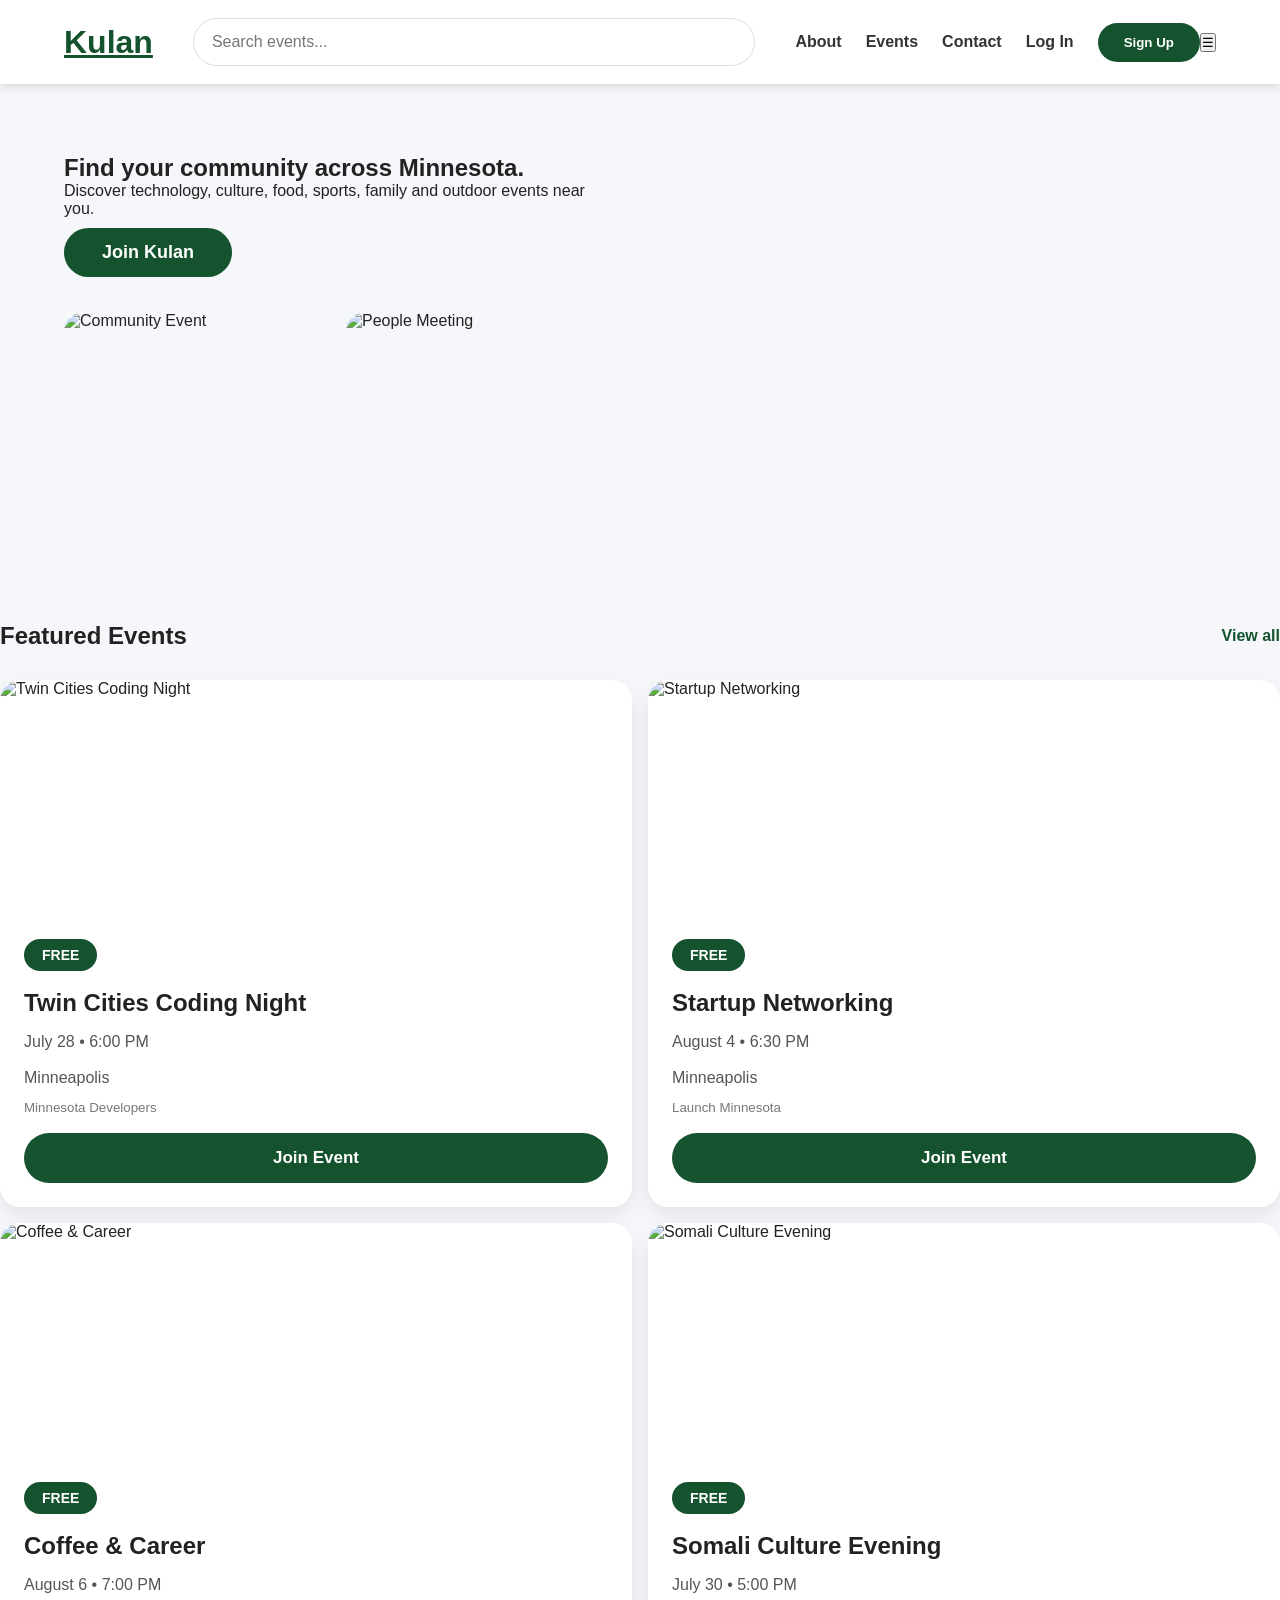
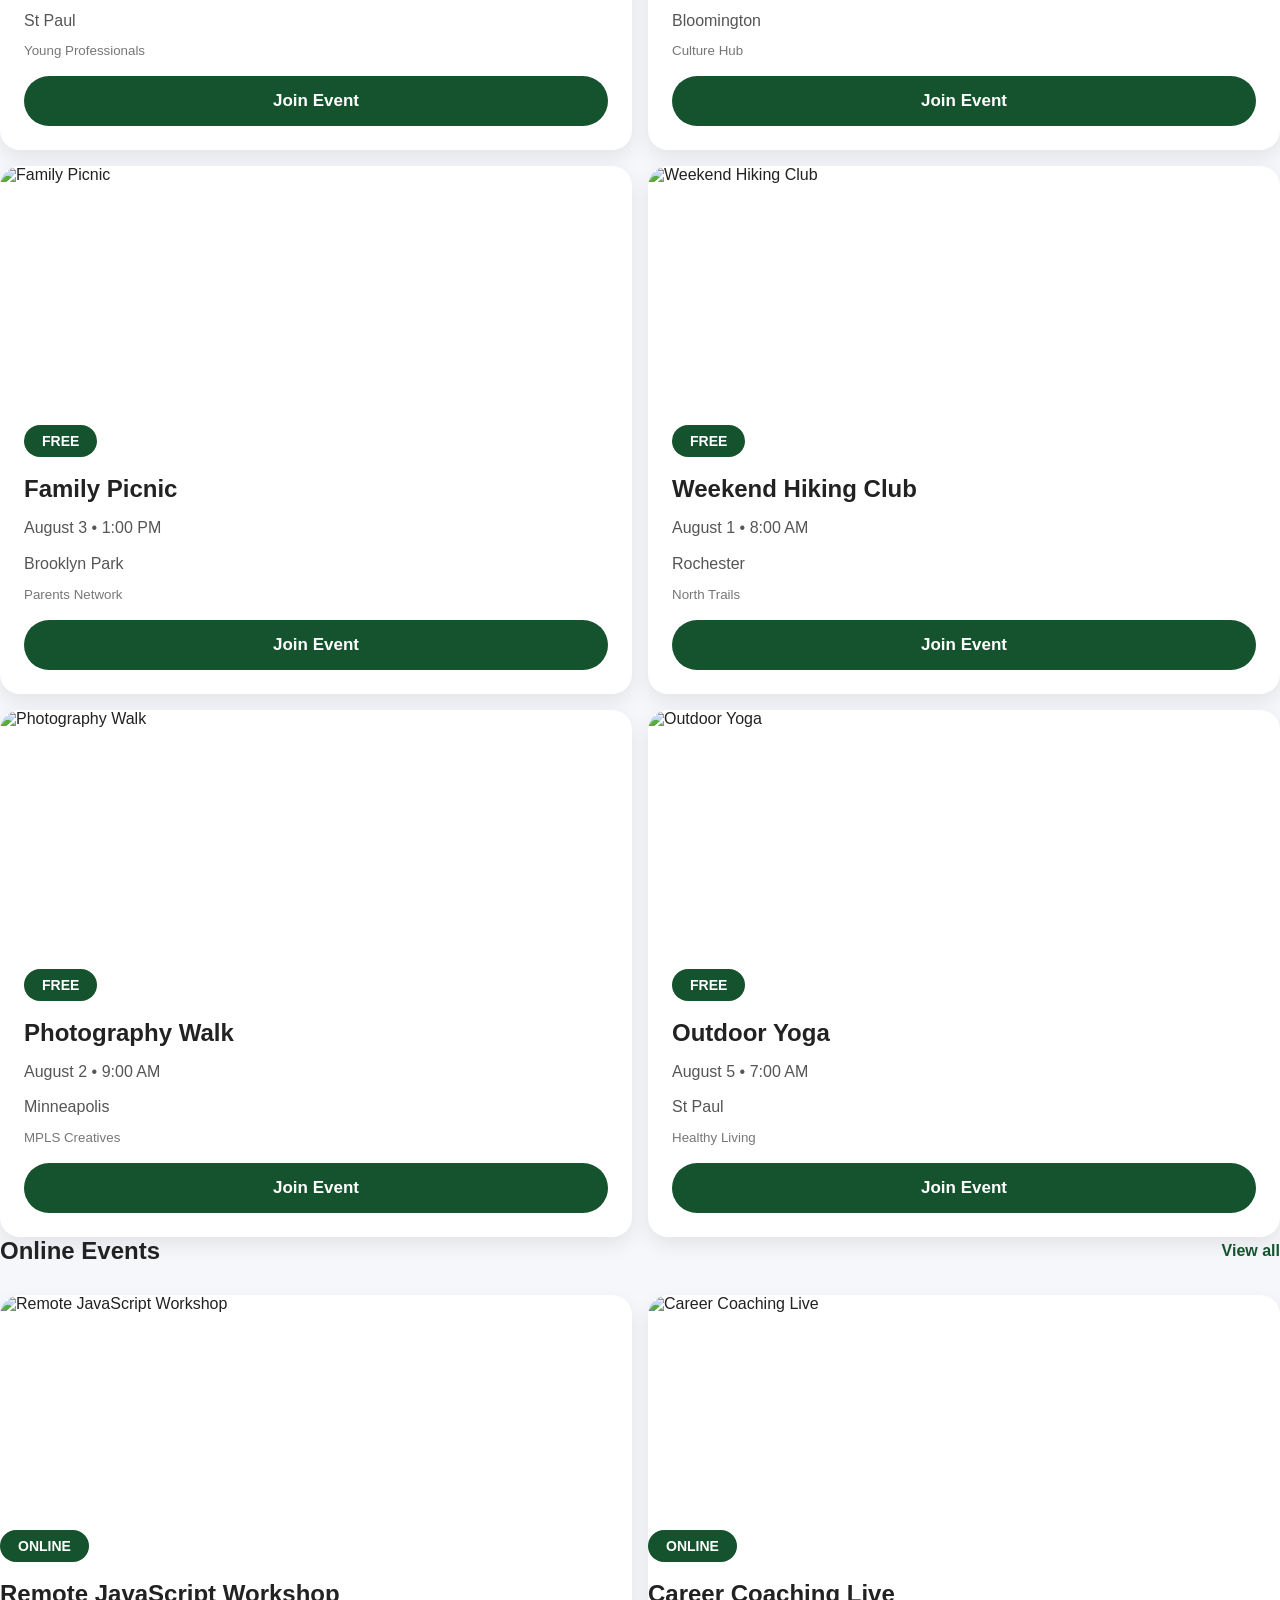
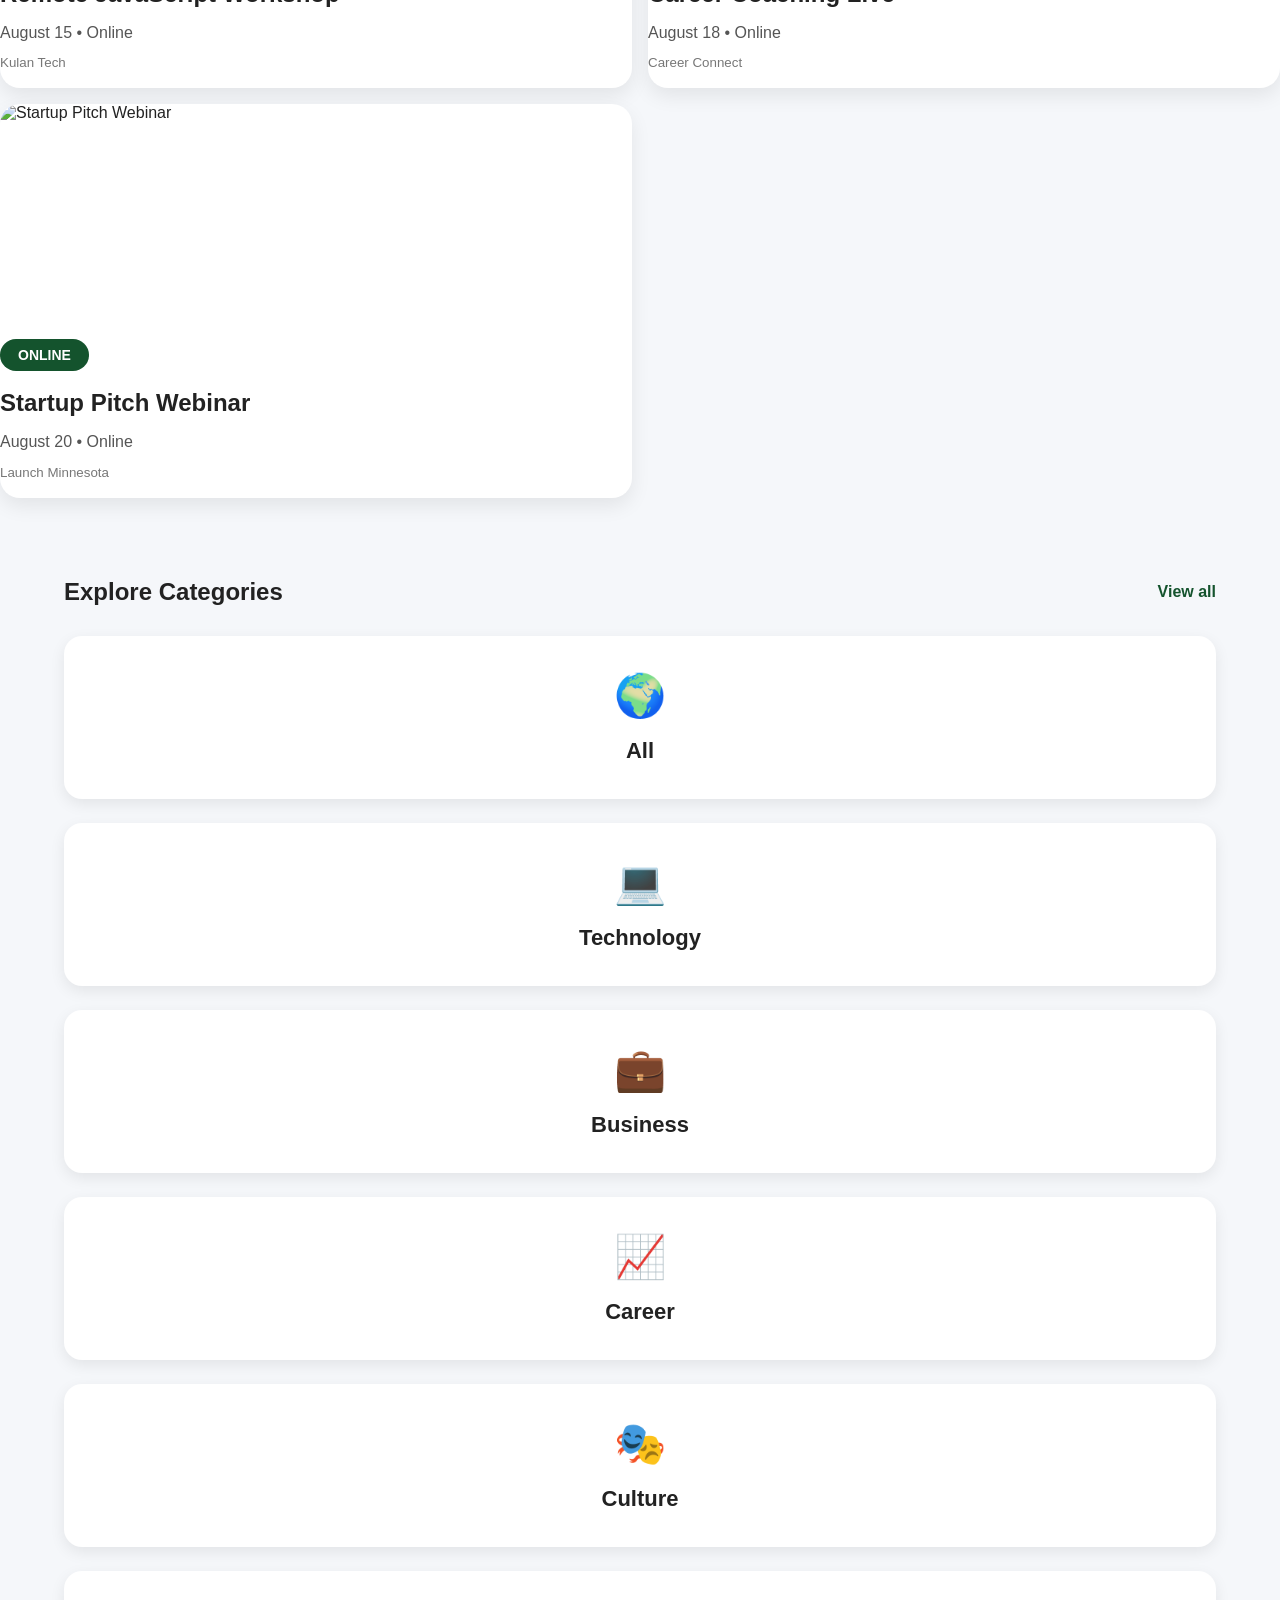
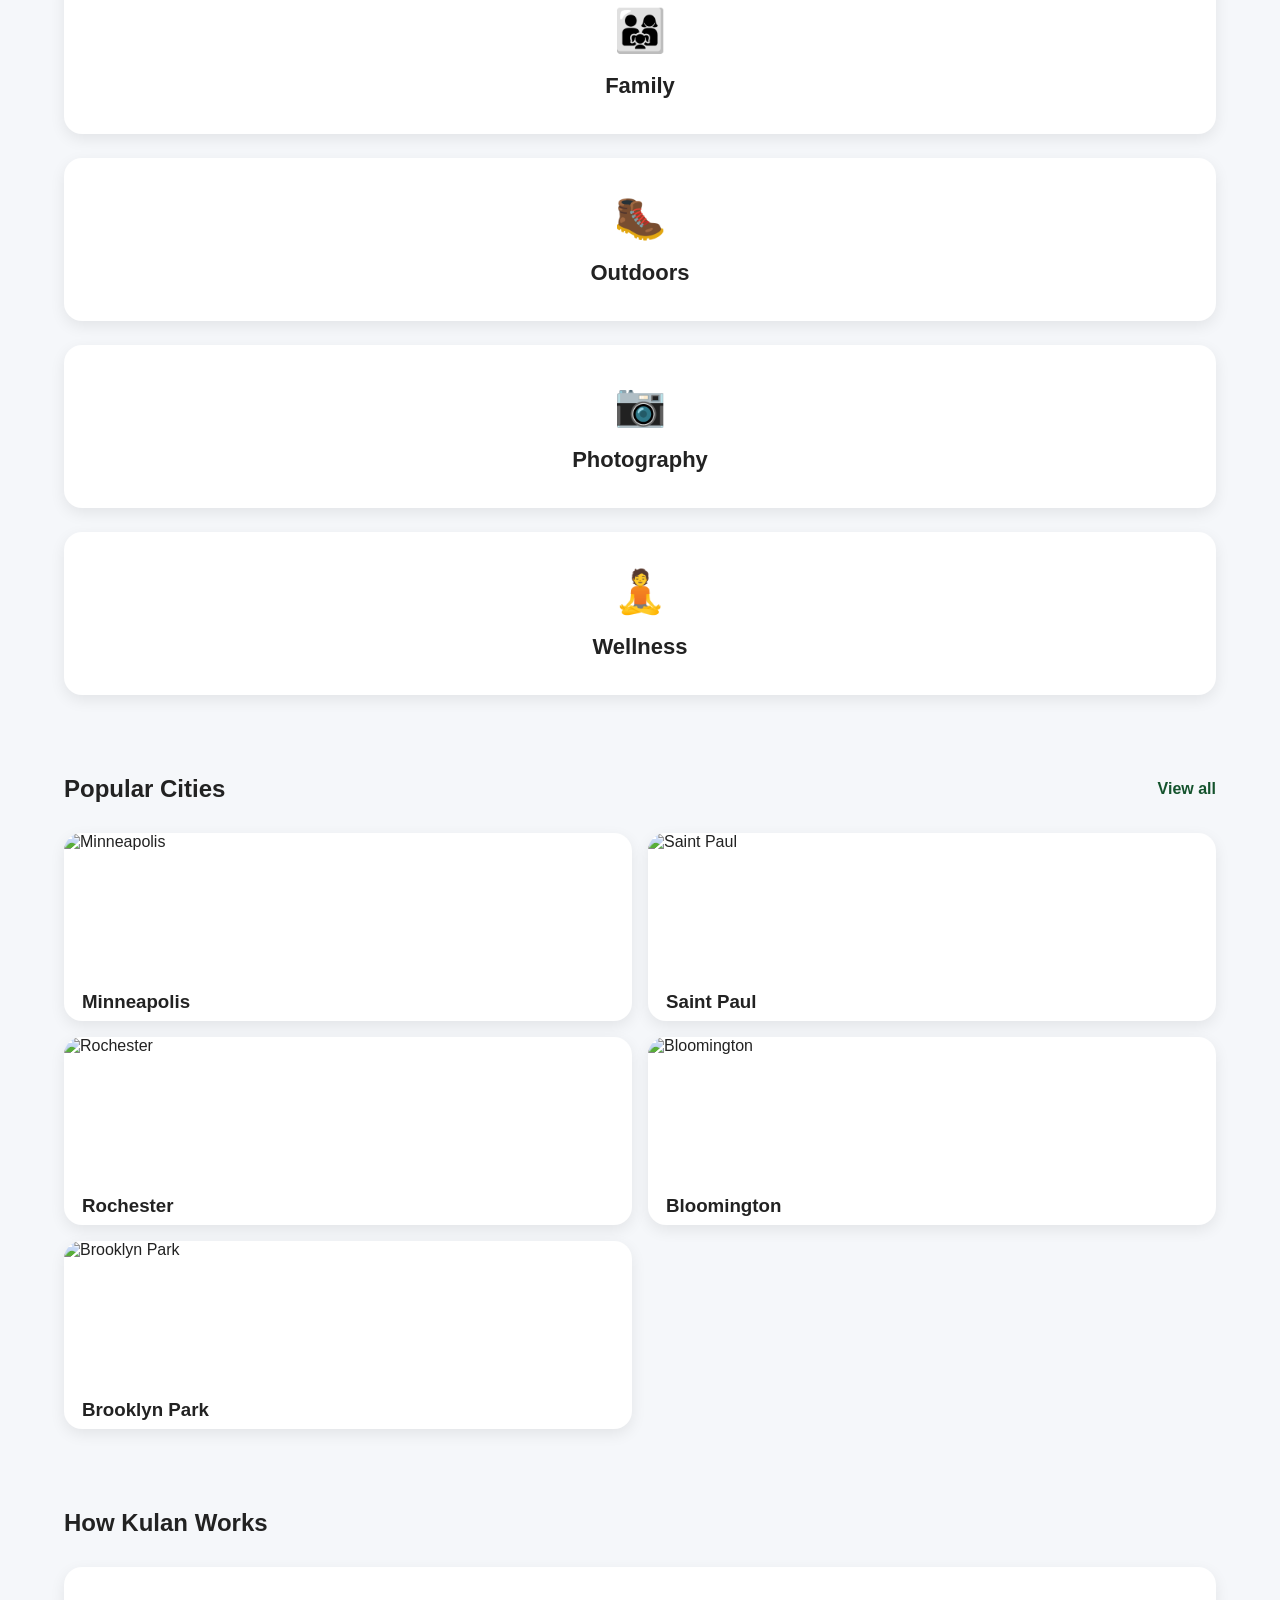
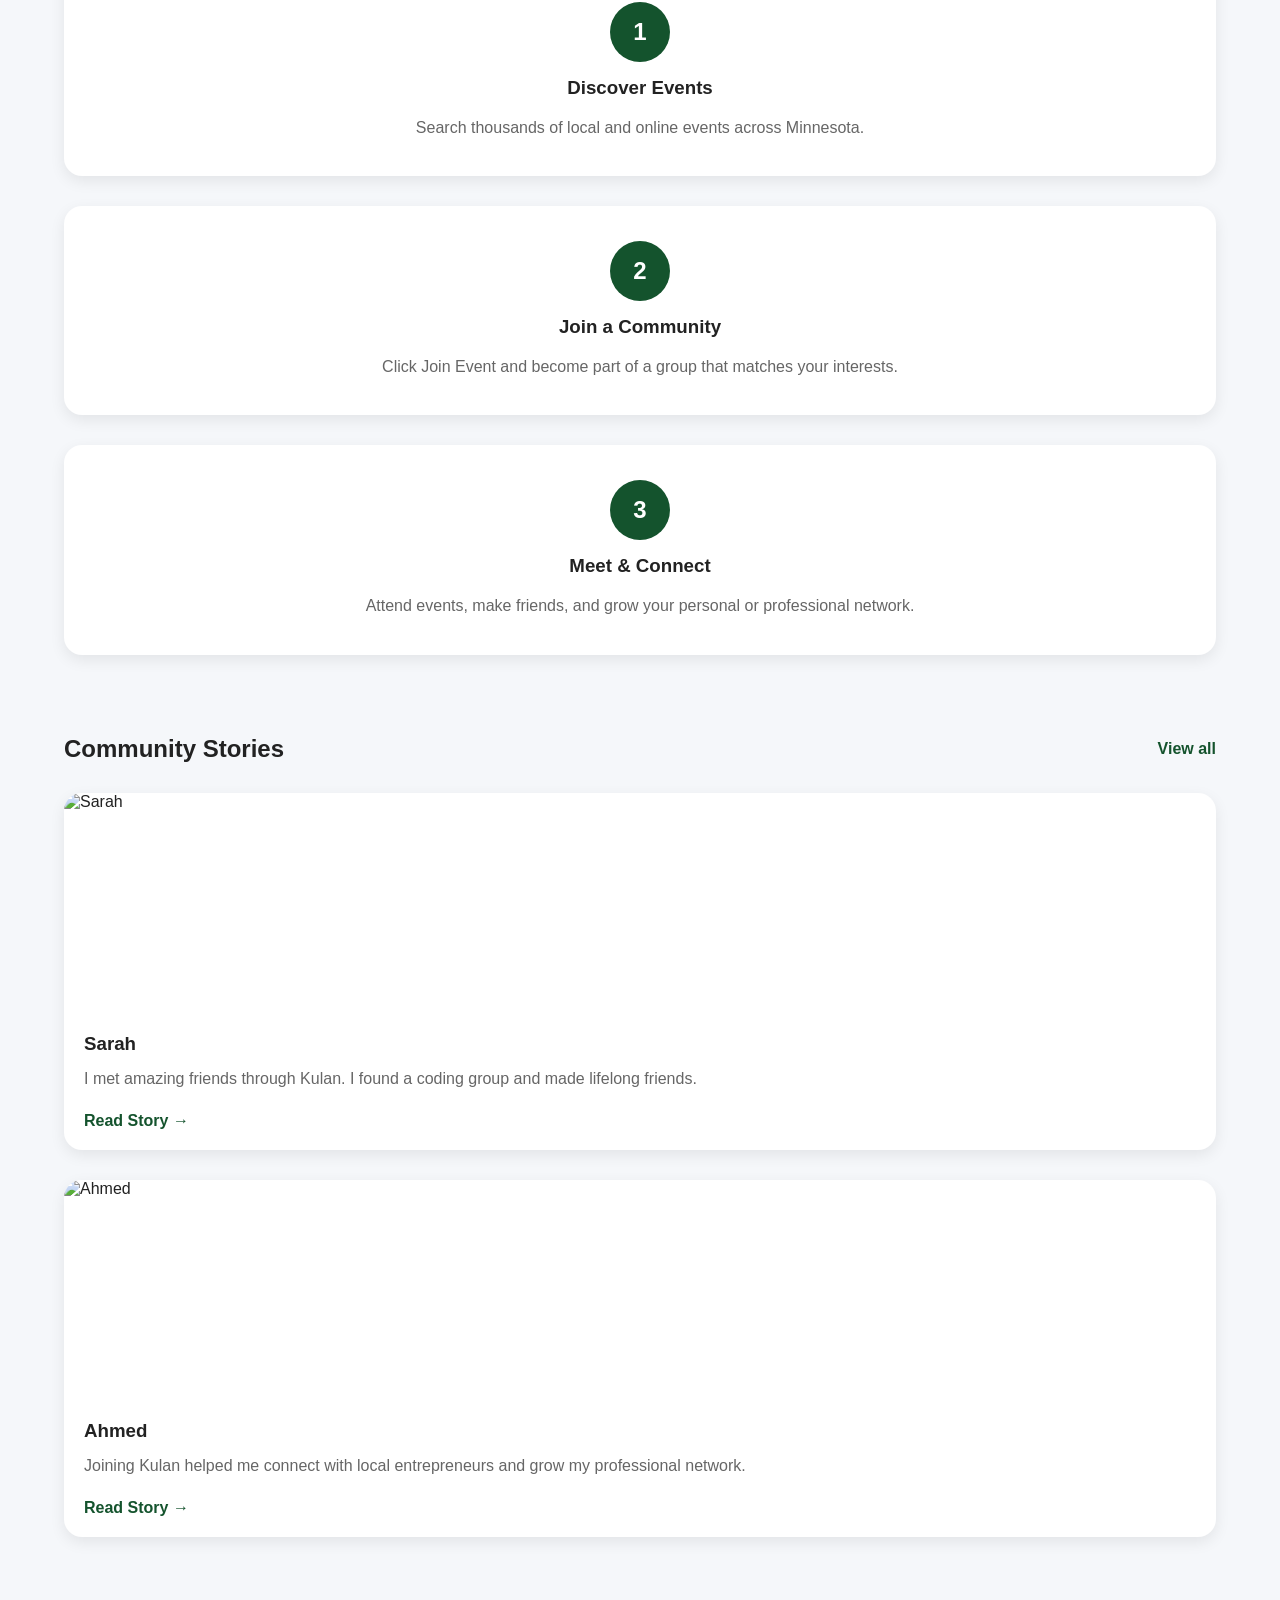
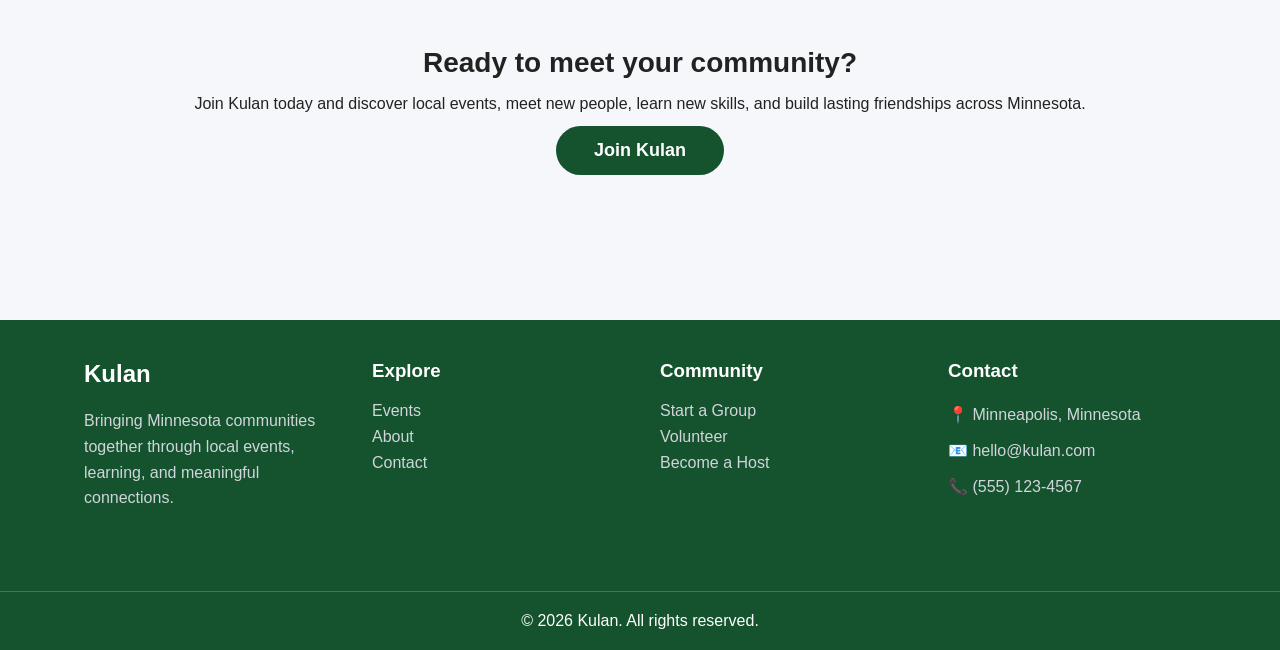
==== commit e51798e2: "Update contact page and improve mobile navigation" ====
--- a/index.html
+++ b/index.html
@@ -15,40 +15,54 @@
     <!-- ===================== -->
 
     <header>
-
-        <nav>
-
-            <h2>
-                <a href="index.html" class="logo">Kulan</a>
-            </h2>
+<header>
+
+    <nav>
+
+        <h2>
+            <a href="index.html" class="logo">Kulan</a>
+        </h2>
 
         <div class="search-box">
-    <input
-        type="text"
-        id="searchInput"
-        placeholder="Search events..."
-    >
+            <input
+                type="text"
+                id="searchInput"
+                placeholder="Search events..."
+            >
+        </div>
+
+        <!-- Desktop Menu -->
+        <div class="nav-buttons">
+            <a href="about.html">About</a>
+            <a href="events.html">Events</a>
+            <a href="contact.html">Contact</a>
+            <a href="login.html">Log In</a>
+
+            <button class="signup-btn"
+                onclick="location.href='signup.html'">
+                Sign Up
+            </button>
+        </div>
+
+        <!-- Mobile Menu Button -->
+        <button class="menu-btn">☰</button>
+
+    </nav>
+
+    <!-- Mobile Menu -->
+  <div class="mobile-menu">
+
+    <a href="about.html">👤 About</a>
+    <a href="events.html">📅 Events</a>
+    <a href="contact.html">✉️ Contact</a>
+    <a href="login.html">🔑 Log In</a>
+
+    <a href="signup.html" class="btn">✨ Sign Up</a>
+
 </div>
 
-           
-
-  <div class="nav-buttons">
-
-                <a href="about.html">About</a>
-
-                <a href="events.html">Events</a>
-
-                <a href="contact.html">Contact</a>
-
-                <a href="login.html">Log In</a>
-
-                <button onclick="location.href='signup.html'">
-                    Sign Up
-                </button>
-
-            </div>
-
-        </nav>
+</header>
+       
 
     </header>
 
--- a/css/style.css
+++ b/css/style.css
@@ -34,21 +34,20 @@
 
 nav{
     max-width:1200px;
-width:90%;
-    height:80px;
     margin:auto;
+    padding:18px 24px;
 
     display:flex;
     justify-content:space-between;
     align-items:center;
 }
 
+
 .logo{
+    font-size:2rem;
+    font-weight:700;
     color:#14532d;
-    font-size:32px;
-    font-weight:bold;
-}
-
+}
 .search-box{
     flex:1;
     margin:0 40px;
@@ -66,96 +65,94 @@
     color:#555;
     margin-right:30px;
 }
-
 .nav-buttons{
     display:flex;
     align-items:center;
-    gap:18px;
+    gap:24px;
 }
 
 .nav-buttons a{
     text-decoration:none;
     color:#333;
     font-weight:600;
+    transition:.3s;
+}
+
+.nav-buttons a:hover{
+    color:#14532d;
 }
 
 .nav-buttons button{
     background:#14532d;
     color:white;
+    padding:12px 26px;
     border:none;
-    padding:12px 22px;
-    border-radius:30px;
+    border-radius:999px;
     cursor:pointer;
 }
 /* Hero */
-
- .hero{
+.hero{
     max-width:1200px;
-    margin:40px auto;     
-    padding:0 20px;
-
-    display:flex;
+    margin:70px auto;
+    padding:0 24px;
+
+    display:grid;
+    grid-template-columns:1fr 1fr;
     align-items:center;
-    justify-content:space-between;
-    gap:50px;
-}
-
-.hero-content{
-    flex:1;
-    max-width:500px;   
-}
+    gap:60px;
+}
+
 .hero-content h1{
-    font-size:52px;
-    line-height:1.15;
-    font-weight:700;
-    margin-bottom:15px;
+    font-size:3.5rem;
+    line-height:1.1;
+    margin-bottom:20px;
 }
 
 .hero-content p{
-    font-size:20px;
-    line-height:1.6;
+    font-size:1.1rem;
     color:#555;
-    margin: bottom 20px;
-    max-width:450px;
-}
+    margin-bottom:30px;
+}
+
 .hero-images{
-    flex-wrap:wrap;
+    display:grid;
+    grid-template-columns:repeat(2,1fr);
+    gap:18px;
 }
 
 .hero-images img{
     width:100%;
-    max-width:320px;
-    height:220px;
+    height:240px;
+    object-fit:cover;
+    border-radius:20px;
 }
 .join-btn{
-    width:100%;
-    margin-top:20px;
-    margin-bottom:20px;
-    padding:14px 20px;
+    display:inline-block;
+    width:auto;
+    padding:15px 35px;
+    border:none;
+    border-radius:999px;
     background:#14532d;
-    color:#fff;
-    border:none;
-    border-radius:30px;
-    font-size:16px;
+    color:white;
+    font-size:17px;
     font-weight:600;
     cursor:pointer;
-    transition:all .3s ease;
+    transition:.3s;
 }
 
 .join-btn:hover{
     background:#166534;
     transform:translateY(-3px);
-    box-shadow:0 10px 25px rgba(20,83,45,.25);
 }
 /* ==========================
    Events
 ========================== */
 
-.events,
-.online-events{
-    max-width:1200px;
-    width:90%;
-    margin:80px auto;
+.online-grid,
+.event-grid{
+    display:grid;
+    grid-template-columns:repeat(auto-fit, minmax(300px,1fr));
+    gap:24px;
 }
 
 .section-header{
@@ -174,32 +171,34 @@
 .event-grid,
 .online-grid{
     display:grid;
-    grid-template-columns:repeat(4,1fr);
+    grid-template-columns:repeat(auto-fit, minmax(320px, 1fr));
     gap:24px;
 }
 .event-card{
     background:#fff;
     border-radius:20px;
-    padding:20px;
+    overflow:hidden;
     box-shadow:0 8px 20px rgba(0,0,0,.08);
 
     display:flex;
     flex-direction:column;
-    gap:12px;
-}
-
-.event-card img{
-    width:100%;
-    height:220px;
-    object-fit:cover;
 }
 
 .event-info{
-    padding:18px;
+    padding:24px;
     display:flex;
     flex-direction:column;
     flex:1;
 }
+
+.event-card img {
+    width: 100%;
+    height: 220px;
+    object-fit: cover;
+    display: block;
+    border-radius: 20px 20px 0 0;
+}
+
 
 .badge{
     display:inline-block;
@@ -210,7 +209,9 @@
     border-radius:999px;
     font-size:14px;
     font-weight:600;
-    margin-bottom:15px;
+
+    margin-top:15px;
+    margin-bottom:18px;
 }
 
 .event-card h3{
@@ -229,28 +230,22 @@
     margin-bottom:18px;
 }
 
-.event-btn{
-    width:100%;
-    margin-top:20px;
-    padding:14px 20px;
+
+
+.signup-btn{
     background:#14532d;
     color:#fff;
     border:none;
+    padding:12px 24px;
     border-radius:30px;
-    font-size:16px;
+    cursor:pointer;
     font-weight:600;
-    cursor:pointer;
-    transition:0.3s ease;
-}
-
-.event-btn:hover{
+    transition:.3s;
+}
+
+.signup-btn:hover{
     background:#166534;
 }
-
-.event-btn:hover{
-    background:#166534;
-}
-
 /* Join Banner */
 
 .join-banner{
@@ -276,32 +271,27 @@
     max-width:100%;
 }
 .join-kulan-btn{
-    display:inline-block;
-    margin-top:30px;
-    padding:14px 32px;
-    background:#14532d;
-    color:#fff;
-    text-decoration:none;
-    border:none;
-    border-radius:50px;
-    font-size:18px;
-    font-weight:700;
-    cursor:pointer;
-    transition:.3s ease;
-}
-
-.join-btn:hover{
-    background-color:#166534;
-    transform:translateY(-3px);
-    box-shadow:0 10px 25px rgba(20,83,45,.25);
-}
-
-.join-btn{
-    width:100%;
-    max-width:280px;
-    margin:0 auto;
-    padding:14px 20px;
-}
+    display: inline-block;
+    margin: 10px 0 35px;   /* 20px above, 35px below */
+    padding: 14px 38px;
+    background: #14532d;
+    color: #fff;
+    text-decoration: none;
+    border: none;
+    border-radius: 50px;
+    font-size: 18px;
+    font-weight: 700;
+    cursor: pointer;
+    transition: 0.3s ease;
+}
+
+.join-kulan-btn:hover{
+    background: #166534;
+    transform: translateY(-3px);
+    box-shadow: 0 10px 20px rgba(20,83,45,.25);
+}
+
+
 /* Categories */
 
 .categories {
@@ -500,29 +490,38 @@
     font-weight:bold;
 }
 /* Footer */
-
 footer{
     background:#14532d;
     color:white;
     margin-top:80px;
 }
 
+.footer-container{
+    max-width:1200px;
+    margin:auto;
+    display:grid;
+    grid-template-columns:repeat(4,1fr);
+    gap:40px;
+    padding:40px 20px;
+}
+
 .footer-column h2,
 .footer-column h3{
     margin-bottom:20px;
 }
-
 .footer-column p{
-    line-height:1.8;
+    margin:10px 0;
     color:#d1d5db;
-}
+    line-height:1.6;
+}
+
 
 .footer-column ul{
     list-style:none;
 }
 
 .footer-column li{
-    margin-bottom:12px;
+    margin-bottom:8px;
 }
 
 .footer-column a{
@@ -535,11 +534,11 @@
 }
 
 .footer-bottom{
+    border-top:1px solid rgba(255,255,255,.2);
+    margin-top:30px;
+    padding:20px 0;
     text-align:center;
-    border-top:1px solid rgba(255,255,255,.2);
-    padding:20px;
-}
-
+}
 /* Modal */
 
 .modal{
@@ -635,61 +634,111 @@
     line-height:1.7;
 }
 /* Contact */
+body{
+    background:#f5f7fa;
+}
 
 .contact{
     max-width:1200px;
-    width:90%;
     margin:80px auto;
-}
-
-
-.contact-info{
-    background:white;
-    padding:30px;
-    border-radius:18px;
-    box-shadow:0 5px 15px rgba(0,0,0,.08);
+    padding:0 20px;
+}
+
+.contact-header{
+    text-align:center;
+    margin-bottom:50px;
+}
+
+.contact-header h2{
+    font-size:3rem;
+    color:#14532d;
+    margin-bottom:15px;
+}
+
+.contact-header p{
+    max-width:650px;
+    margin:auto;
+    color:#666;
+    font-size:1.1rem;
+    line-height:1.7;
+}
+
+.contact-container{
+    display:grid;
+    grid-template-columns:1fr 1fr;
+    gap:40px;
+}
+
+.contact-info,
+.contact-form{
+    background:#fff;
+    padding:35px;
+    border-radius:20px;
+    box-shadow:0 10px 25px rgba(0,0,0,.08);
 }
 
 .contact-info h3{
-    margin-bottom:20px;
+    color:#14532d;
+    margin-bottom:25px;
+    font-size:2rem;
 }
 
 .contact-info p{
-    margin-bottom:15px;
+    margin-bottom:18px;
     color:#555;
-}
-
-.contact-form{
-    background:white;
-    padding:30px;
-    border-radius:18px;
-    box-shadow:0 5px 15px rgba(0,0,0,.08);
+    line-height:1.8;
+    font-size:1.05rem;
+}
+
+.contact-text{
+    margin-top:25px;
 }
 
 .contact-form input,
 .contact-form textarea{
     width:100%;
     padding:15px;
-    margin-bottom:20px;
+    margin-bottom:18px;
     border:1px solid #ddd;
     border-radius:10px;
     font-size:16px;
+    box-sizing:border-box;
+}
+
+.contact-form input:focus,
+.contact-form textarea:focus{
+    outline:none;
+    border-color:#14532d;
 }
 
 .contact-form button{
+    width:100%;
     background:#14532d;
     color:white;
     border:none;
-    padding:15px 30px;
+    padding:16px;
     border-radius:10px;
+    font-size:17px;
+    font-weight:bold;
     cursor:pointer;
-    font-size:16px;
+    transition:.3s;
 }
 
 .contact-form button:hover{
     background:#166534;
 }
 
+@media (max-width:768px){
+
+    .contact-header h2{
+        font-size:2.2rem;
+    }
+
+    .contact-container{
+        grid-template-columns:1fr;
+    }
+
+}
 
 /* Authentication */
 
@@ -786,98 +835,76 @@
 @media (max-width:768px){
 
     /* Navigation */
+
     nav{
+        justify-content:space-between;
+        padding:15px;
+    }
+
+    .search-box{
+        display:none;
+    }
+
+    .nav-buttons{
+        display:none;
+    }
+
+    .menu-btn{
+        display:block;
+    }
+
+    /* Hero */
+
+    .hero{
+        display:flex;
         flex-direction:column;
         align-items:center;
-        gap:15px;
-        height:auto;
-        padding:20px;
-    }
-
-    .logo{
-        font-size:32px;
-    }
-
-    .search-box{
-        width:100%;
-        margin:0;
-    }
-
-    .search-box input{
-        width:100%;
-        max-width:320px;
-        margin:auto;
-    }
-
-    .location{
-        margin:0;
-    }
-
-    .nav-buttons{
-        flex-direction:column;
-        gap:12px;
-        width:100%;
-    }
-
-    /* Hero */
-    .hero{
-        flex-direction:column;
+        justify-content:center;
         text-align:center;
-        gap:30px;
-    }
-
-    .hero-content{
+        padding:40px 20px;
+        gap:25px;   
+    }
+
+    .hero-text{
         max-width:100%;
     }
 
-    .hero-content h1{
-        font-size:36px;
-        line-height:1.2;
-    }
-
-    .hero-content p{
-        font-size:18px;
+    .hero-text h1{
+        font-size:3rem;
+        line-height:1.1;
+        margin-bottom:20px;
+    }
+
+    .hero-text p{
+        font-size:1.2rem;
         line-height:1.5;
-        margin-bottom:15px;
-    }
-
-    .join-kulan-btn{
-        margin-top:10px;
-        padding:14px 30px;
-        font-size:17px;
-    }
-
-    .hero-images{
-        width:100%;
-        justify-content:center;
-        gap:12px;
-    }
-
-    .hero-images img{
-        width:48%;
-        height:220px;
-    }
-
+        margin-bottom:25px;
+    }
+}
+  
     /* Events */
-    .event-grid,
-    .online-grid{
-        grid-template-columns:1fr;
-    }
-
+
+   .event-grid,
+.online-grid{
+    grid-template-columns: repeat(2, 1fr);
+    gap: 16px;
+}
     .event-card img{
         height:220px;
     }
 
-    .event-btn{
+    .join-btn{
         width:100%;
     }
 
     /* Categories */
+
     .category-grid{
         grid-template-columns:1fr;
     }
 
     /* Cities */
+
     .city-grid{
         grid-template-columns:repeat(2,1fr);
         gap:16px;
@@ -888,11 +915,13 @@
     }
 
     /* Steps */
+
     .steps-grid{
         grid-template-columns:1fr;
     }
 
     /* Stories */
+
     .story-grid{
         grid-template-columns:1fr;
     }
@@ -902,17 +931,20 @@
     }
 
     /* Join Banner */
+
     .join-content{
         flex-direction:column;
         text-align:center;
     }
 
     /* Contact */
+
     .contact-container{
         grid-template-columns:1fr;
     }
 
     /* About */
+
     .about-story-content{
         grid-template-columns:1fr;
     }
@@ -922,9 +954,105 @@
     }
 
     /* Footer */
+
+  @media (max-width: 768px){
+
+    @media (max-width:768px){
     .footer-container{
-        grid-template-columns:1fr;
-        text-align:center;
-    }
-}
-
+        grid-template-columns:repeat(2,1fr);
+        gap:30px;
+        text-align:left;
+    }
+}
+
+    .footer-column{
+        text-align: center;
+    }
+
+    .footer-column p{
+        display: flex;
+        justify-content: center;
+        align-items: center;
+        gap: 8px;
+    }
+}   
+.mobile-menu{
+    position:absolute;
+    top:80px;
+    right:20px;
+    width:200px;
+
+    background:#fff;
+    border-radius:12px;
+    box-shadow:0 10px 30px rgba(0,0,0,.15);
+
+    padding:10px;
+
+    display:none;
+    flex-direction:column;
+    gap:8px;
+
+    z-index:1000;
+}
+
+.mobile-menu.show{
+    display:flex;
+}
+.mobile-menu a{
+    display:flex;
+    align-items:center;
+    gap:14px;
+    padding:12px 18px;
+    text-decoration:none;   
+    color:#333;             
+    font-size:1.2rem;
+    font-weight:500;
+    border-radius:10px;
+    transition:0.3s;
+}
+
+.mobile-menu a:hover{
+    background:#f3f4f6;
+    color:#14532d;
+    transform:translateX(5px);
+}
+
+.mobile-menu .signup-btn{
+    width:100%;
+    margin-top:10px;
+
+    background:#14532d;
+    color:#fff;
+    border:none;
+    border-radius:30px;
+
+    padding:12px;
+    font-size:16px;
+    font-weight:bold;
+    cursor:pointer;
+    transition:.3s;
+}
+
+.mobile-menu .signup-btn:hover{
+    background:#0f4223;
+    transform:translateY(-2px);
+}
+
+@media (max-width:768px){
+
+    .search-box,
+    .nav-buttons{
+        display:none;
+    }
+
+    .menu-btn{
+        display:block;
+    }
+
+    nav{
+        display:flex;
+        justify-content:space-between;
+        align-items:center;
+        padding:18px 24px;
+    }
+}
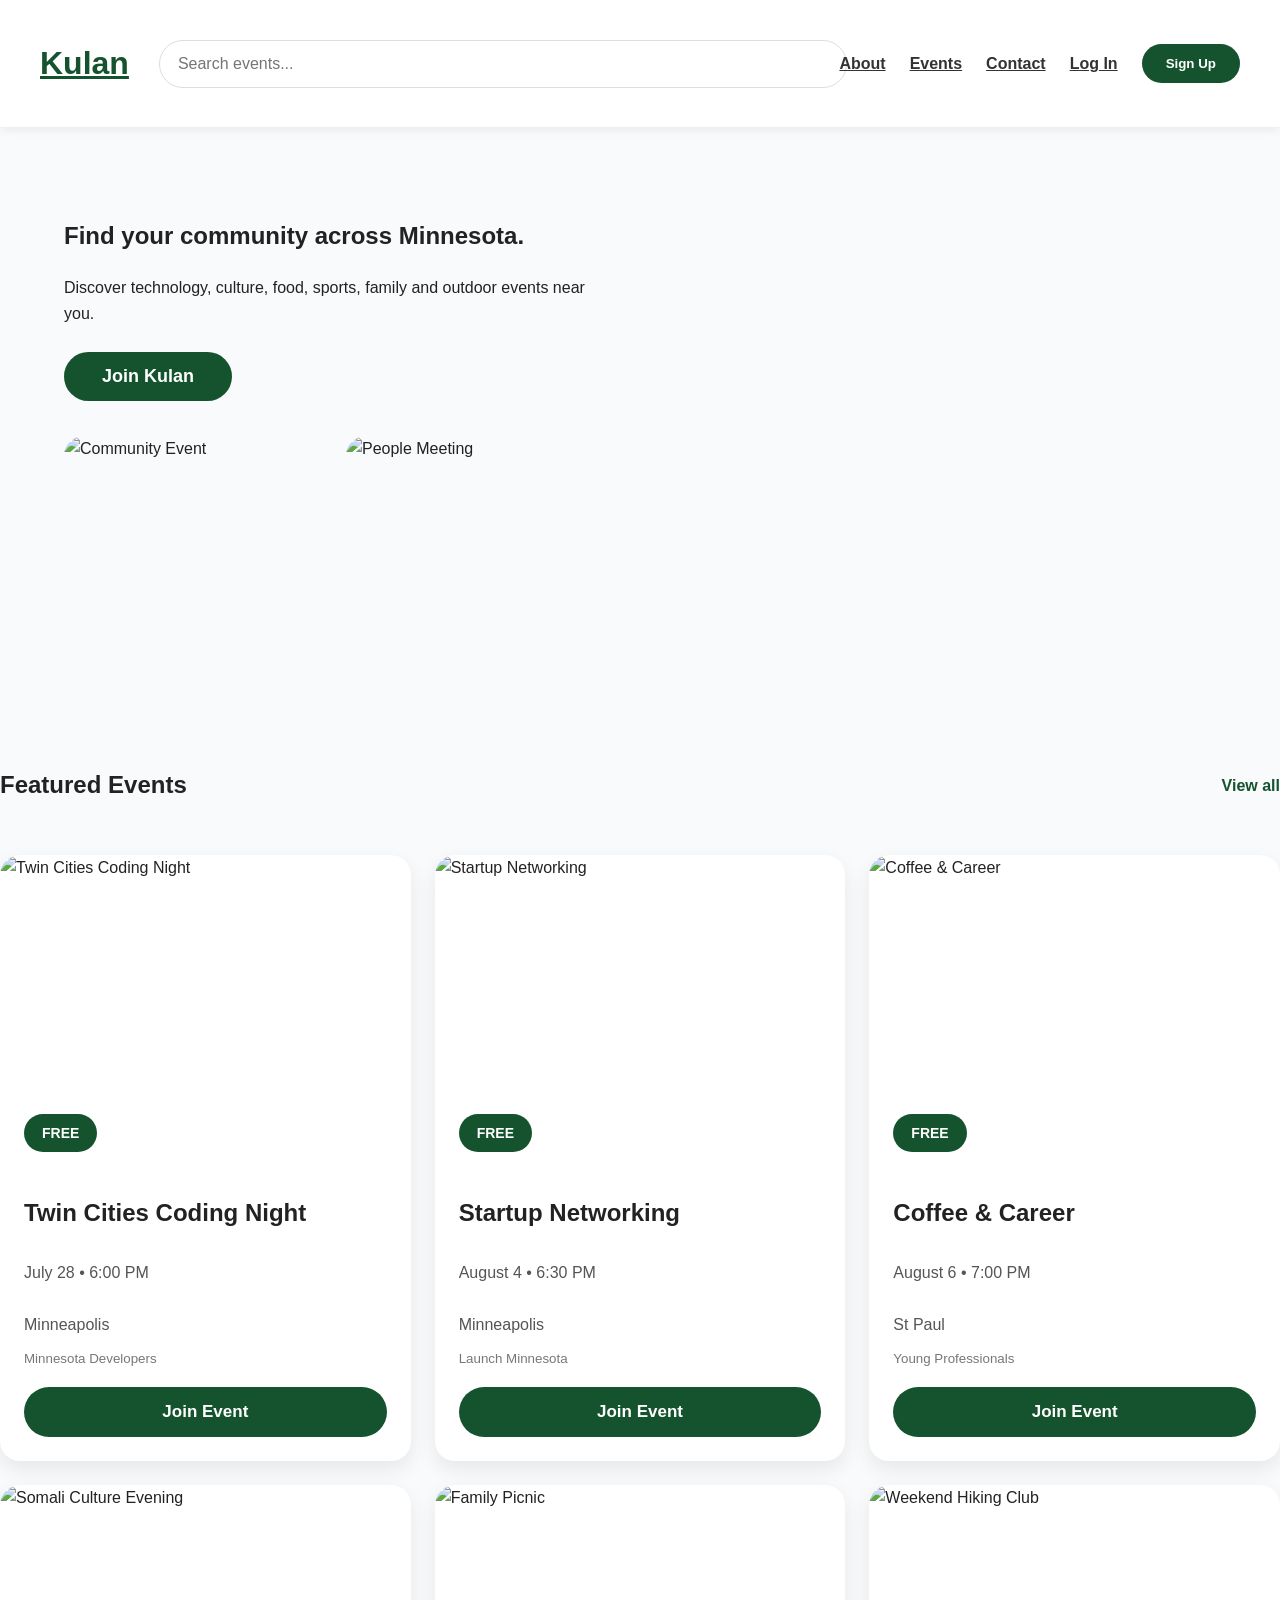
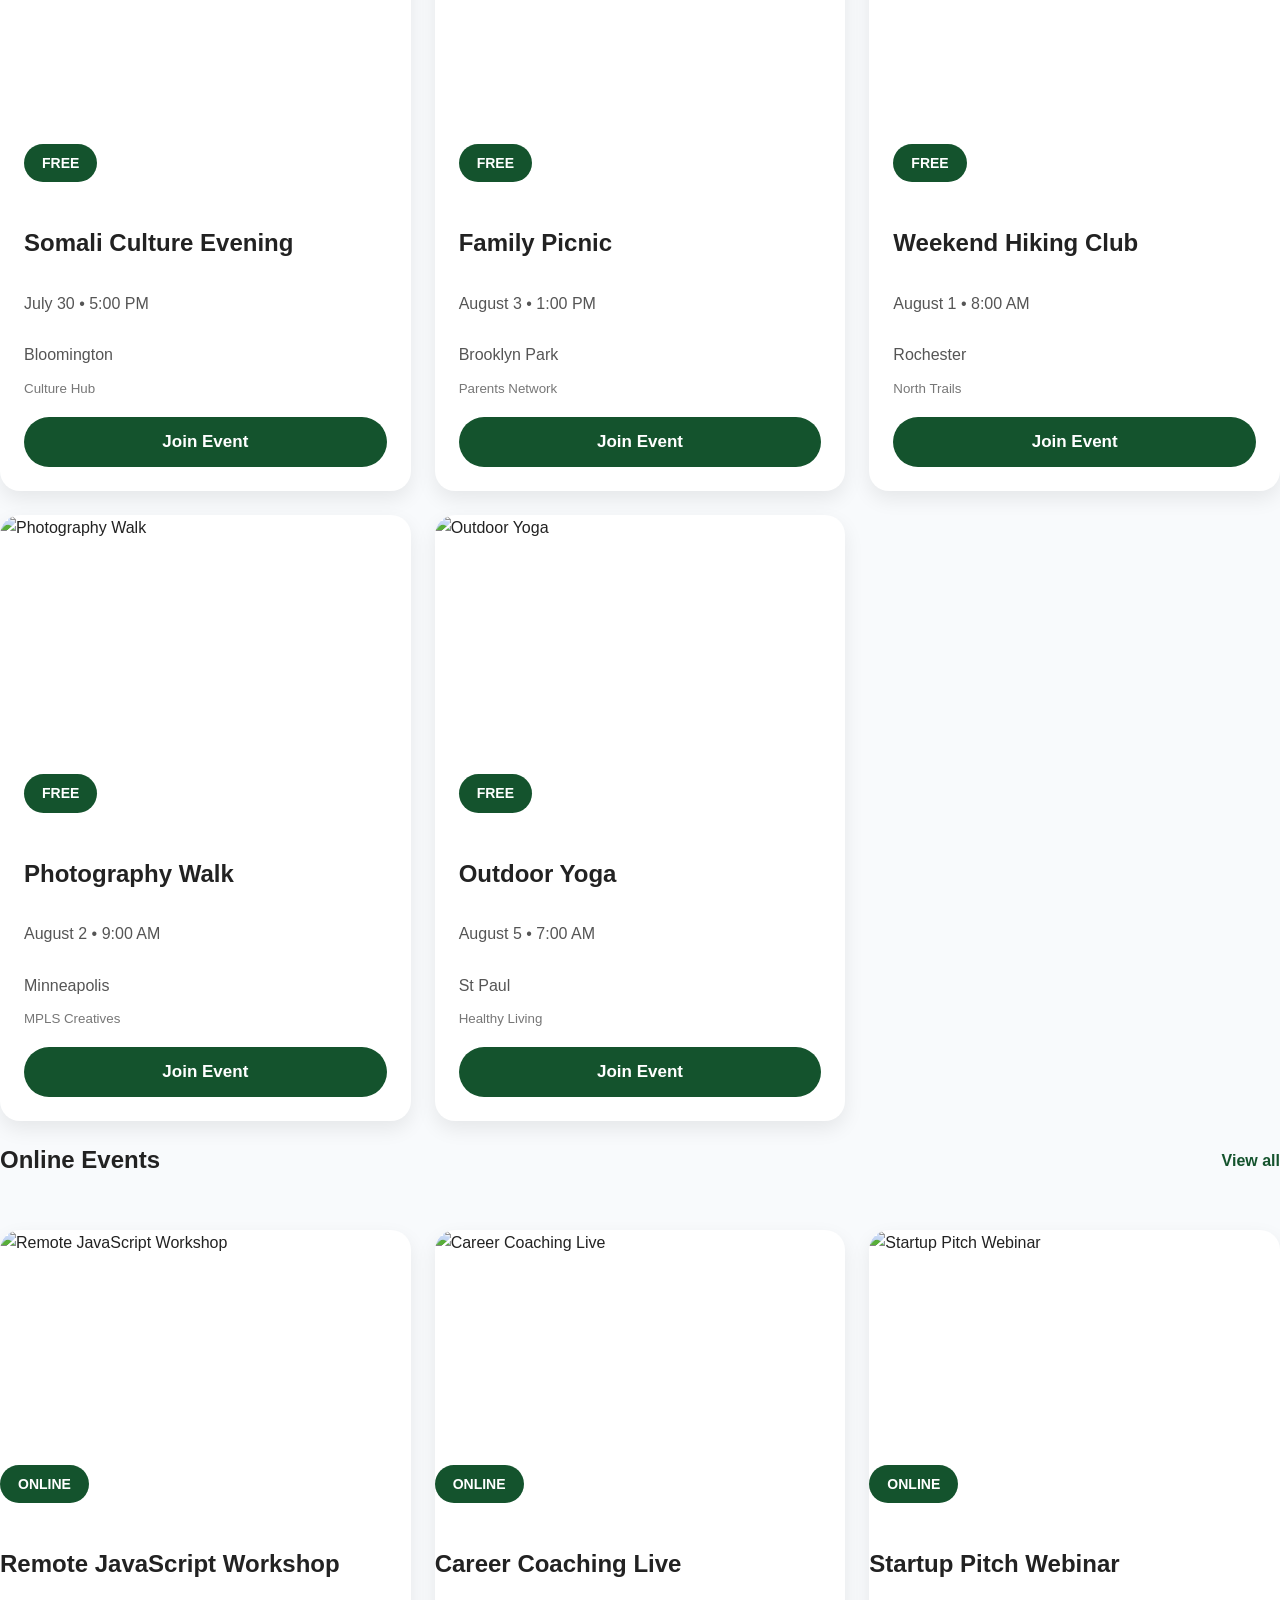
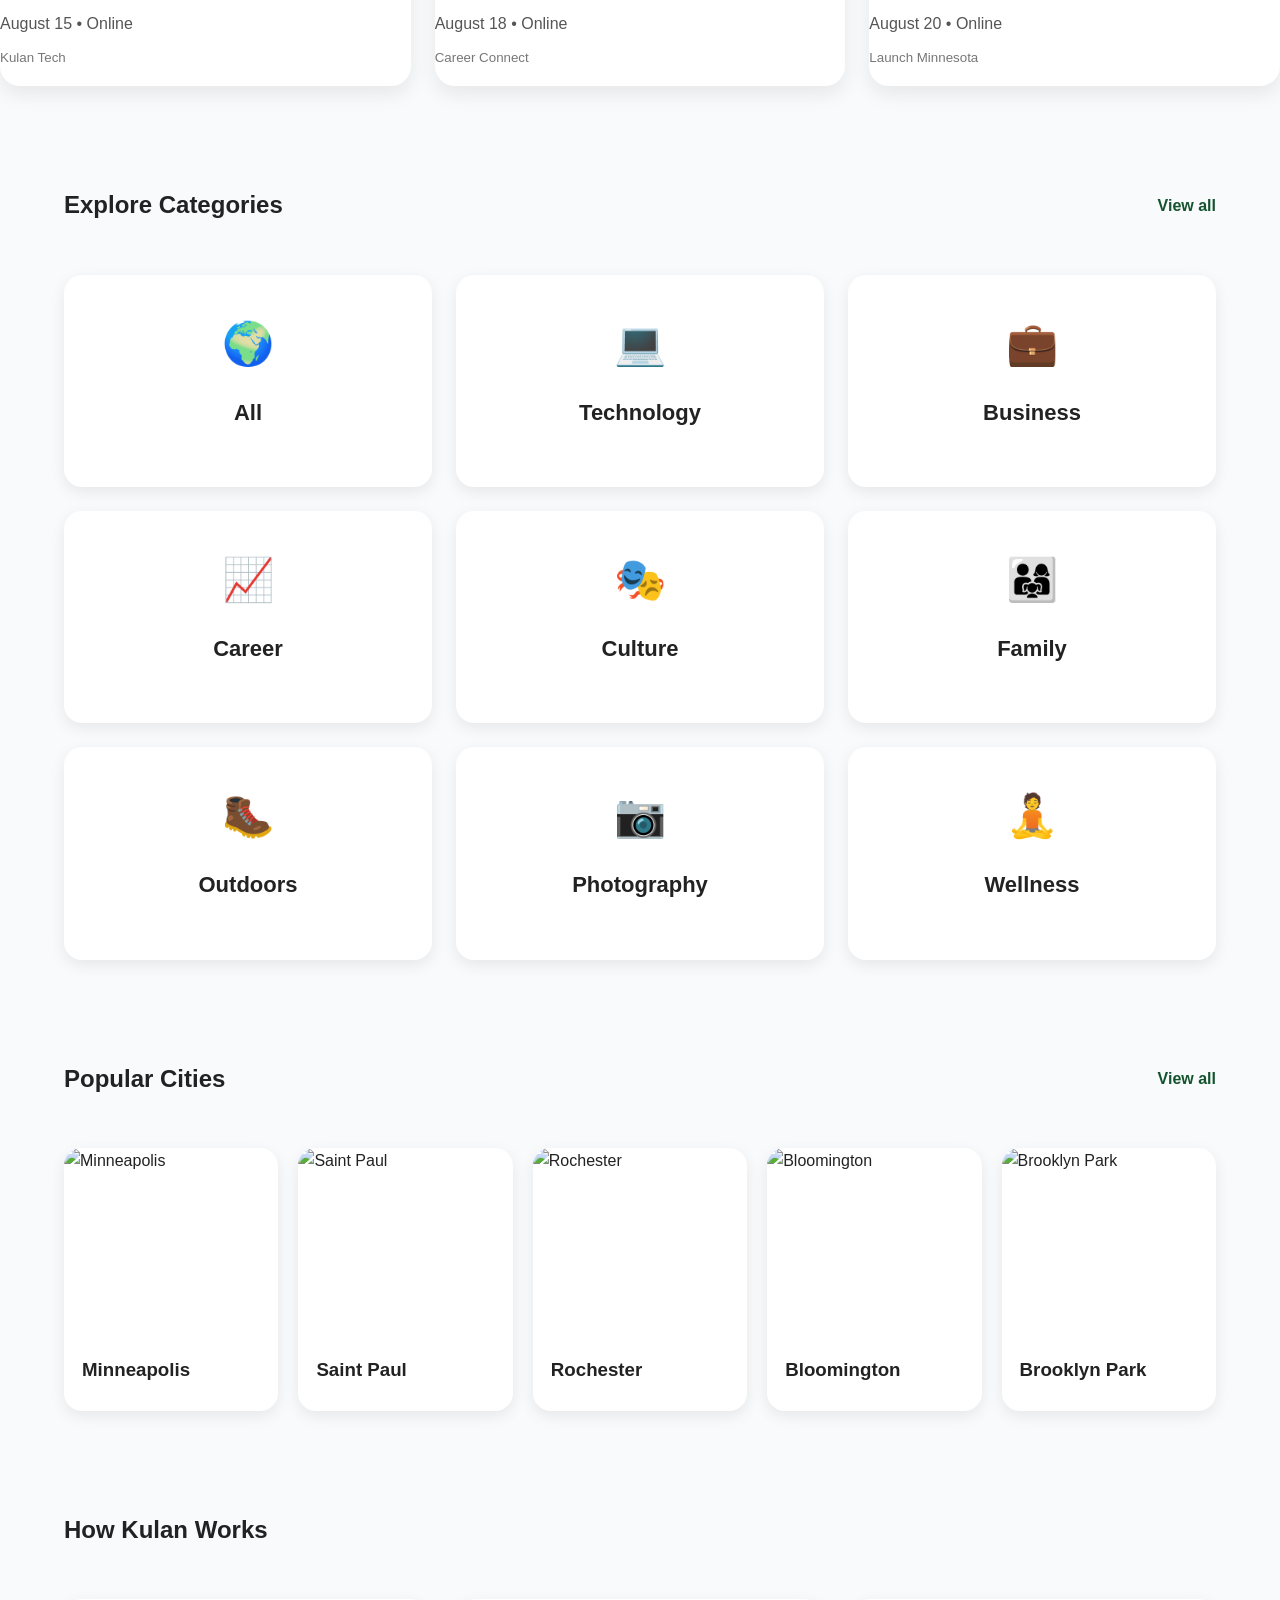
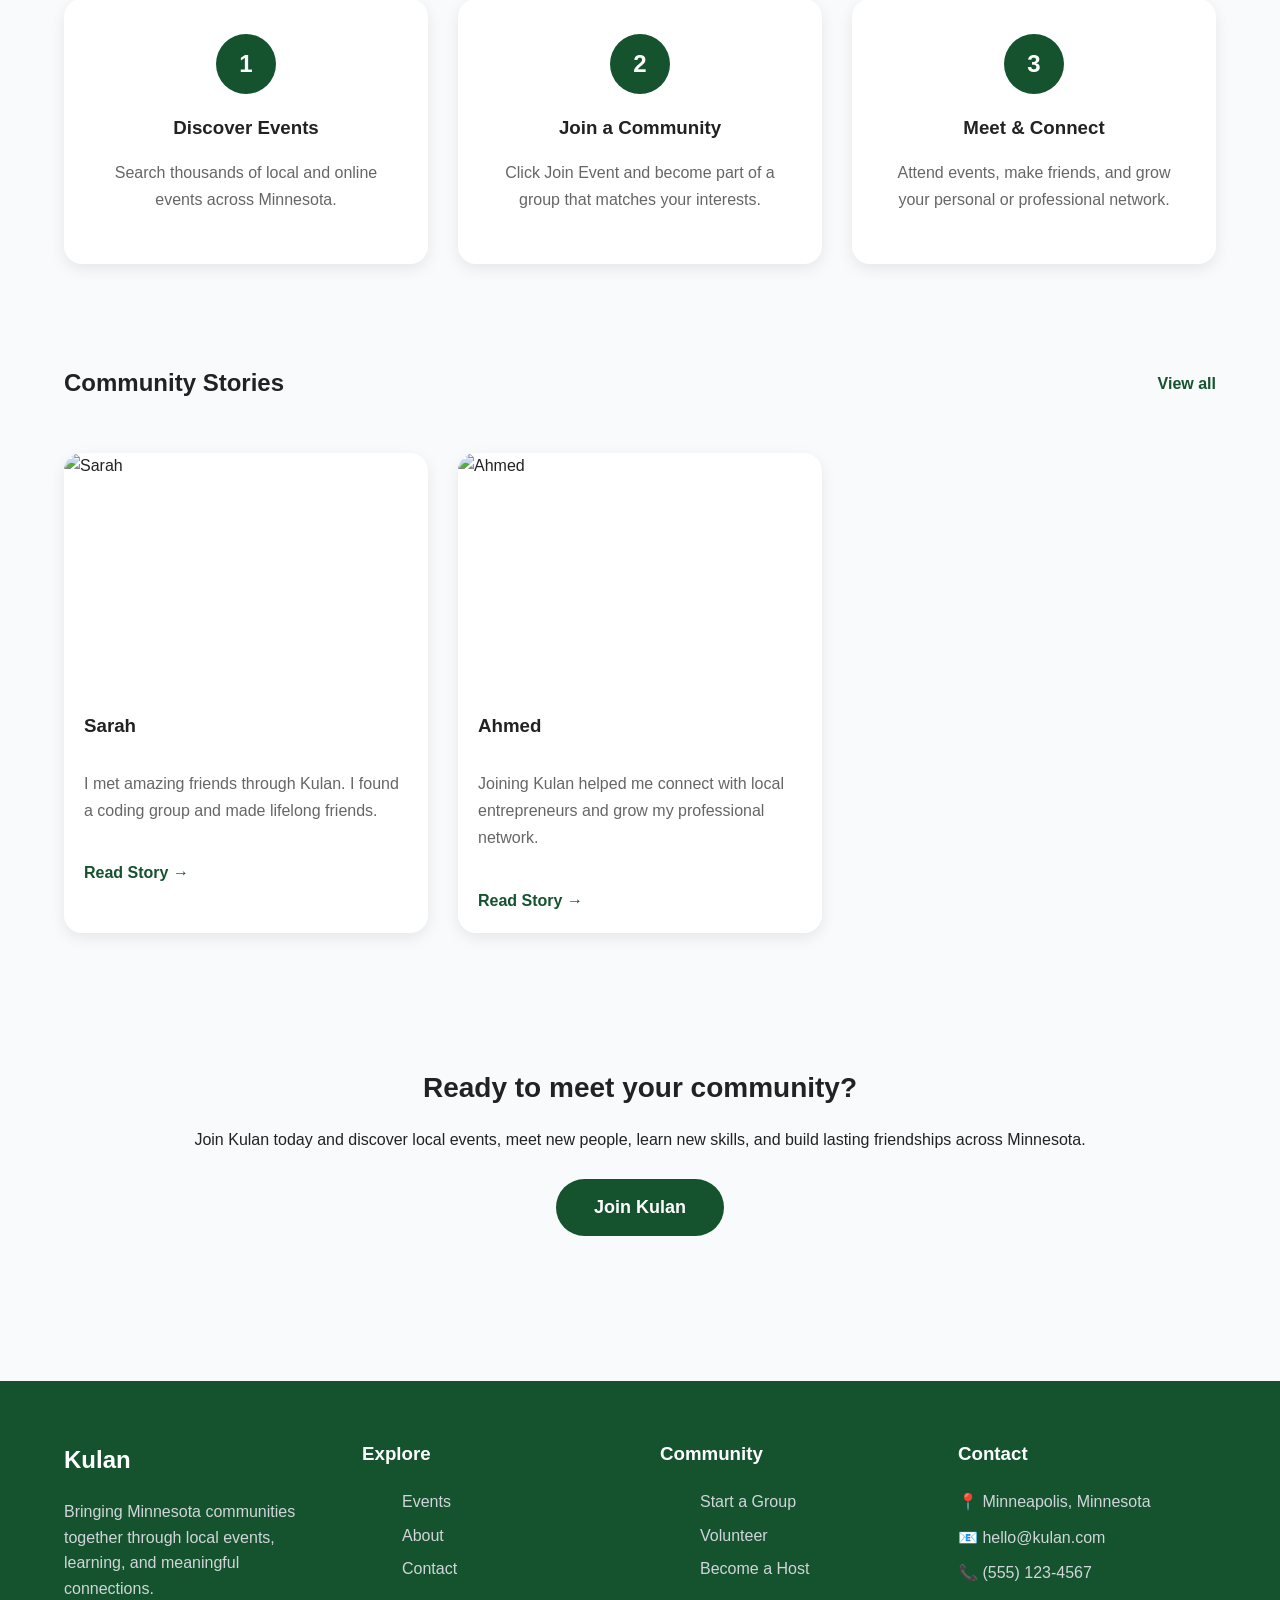
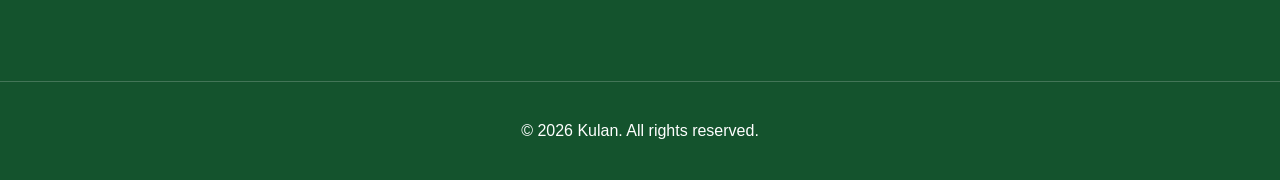
==== commit c72a456b: "Improve responsive layout and fix mobile navigation" ====
--- a/index.html
+++ b/index.html
@@ -14,7 +14,7 @@
     <!-- Navigation -->
     <!-- ===================== -->
 
-    <header>
+    
 <header>
 
     <nav>
@@ -64,7 +64,7 @@
 </header>
        
 
-    </header>
+    
 
     <!-- ===================== -->
     <!-- Hero -->
--- a/css/style.css
+++ b/css/style.css
@@ -2,147 +2,203 @@
 html {
     scroll-behavior: smooth;
 }
-
 body {
     margin: 0;
     padding: 0;
+    min-height: 100vh;
+    font-family: Arial, Helvetica, sans-serif;
+    font-size: 16px;
+    line-height: 1.6;
+    color: #222;
+    background: #f8fafc;
     overflow-x: hidden;
-    background: #f6f7fb; /* or white */
-    font-family: Arial, sans-serif;
-}
-* {
-    margin: 0;
-    padding: 0;
-    box-sizing: border-box;
-}
-
-body {
-    font-family: Arial, Helvetica, sans-serif;
-    background: #f8fafc;
-    color: #222;
-}
-
-/* Navigation */
-
-header{
-    background:white;
-    position:sticky;
-    top:0;
-    z-index:1000;
-    box-shadow:0 2px 10px rgba(0,0,0,.08);
-}
-
-nav{
-    max-width:1200px;
-    margin:auto;
-    padding:18px 24px;
-
-    display:flex;
-    justify-content:space-between;
-    align-items:center;
-}
-
-
-.logo{
-    font-size:2rem;
-    font-weight:700;
-    color:#14532d;
-}
-.search-box{
-    flex:1;
-    margin:0 40px;
-}
-
-.search-box input{
-    width:100%;
-    padding:14px 18px;
-    border-radius:30px;
-    border:1px solid #ddd;
-    font-size:16px;
-}
-
-.location{
-    color:#555;
-    margin-right:30px;
-}
-.nav-buttons{
-    display:flex;
-    align-items:center;
-    gap:24px;
-}
-
-.nav-buttons a{
-    text-decoration:none;
-    color:#333;
-    font-weight:600;
-    transition:.3s;
-}
-
-.nav-buttons a:hover{
-    color:#14532d;
-}
-
-.nav-buttons button{
-    background:#14532d;
-    color:white;
-    padding:12px 26px;
-    border:none;
-    border-radius:999px;
-    cursor:pointer;
-}
-/* Hero */
-.hero{
-    max-width:1200px;
-    margin:70px auto;
-    padding:0 24px;
-
-    display:grid;
-    grid-template-columns:1fr 1fr;
-    align-items:center;
-    gap:60px;
-}
-
-.hero-content h1{
-    font-size:3.5rem;
-    line-height:1.1;
-    margin-bottom:20px;
-}
-
-.hero-content p{
-    font-size:1.1rem;
-    color:#555;
-    margin-bottom:30px;
-}
-
-.hero-images{
-    display:grid;
-    grid-template-columns:repeat(2,1fr);
-    gap:18px;
-}
-
-.hero-images img{
-    width:100%;
-    height:240px;
-    object-fit:cover;
-    border-radius:20px;
-}
-.join-btn{
-    display:inline-block;
-    width:auto;
-    padding:15px 35px;
-    border:none;
-    border-radius:999px;
-    background:#14532d;
-    color:white;
-    font-size:17px;
-    font-weight:600;
-    cursor:pointer;
-    transition:.3s;
-}
-
-.join-btn:hover{
-    background:#166534;
-    transform:translateY(-3px);
+}
+/* =========================================
+   HEADER & NAVIGATION
+========================================= */
+
+header {
+    position: sticky;
+    top: 0;
+    z-index: 1000;
+    background: #fff;
+    box-shadow: 0 2px 10px rgba(0, 0, 0, 0.08);
+}
+
+nav {
+    max-width: 1200px;
+    margin: 0 auto;
+    padding: 18px 24px;
+
+    display: flex;
+    justify-content: space-between;
+    align-items: center;
+    gap: 30px;
+}
+
+.logo {
+    font-size: 2rem;
+    font-weight: 700;
+    color: #14532d;
+}
+
+.search-box {
+    flex: 1;
+}
+
+.search-box input {
+    width: 100%;
+    padding: 14px 18px;
+    border: 1px solid #ddd;
+    border-radius: 30px;
+    font-size: 16px;
+    outline: none;
+}
+
+.search-box input:focus {
+    border-color: #14532d;
+}
+
+.nav-buttons {
+    display: flex;
+    align-items: center;
+    gap: 24px;
+}
+
+.nav-buttons a {
+    color: #333;
+    font-weight: 600;
+    transition: color 0.3s ease;
+}
+
+.nav-buttons a:hover {
+    color: #14532d;
+}
+
+.signup-btn {
+    padding: 12px 24px;
+    border: none;
+    border-radius: 999px;
+    background: #14532d;
+    color: #fff;
+    font-weight: 600;
+    cursor: pointer;
+    transition: 0.3s ease;
+}
+
+.signup-btn:hover {
+    background: #166534;
+}
+
+/* Hamburger Button */
+
+.menu-btn {
+    display: none;
+    background: none;
+    border: none;
+    font-size: 2rem;
+    cursor: pointer;
+    color: #14532d;
+}
+
+/* Mobile Menu */
+
+.mobile-menu {
+    display: none;
+    position: absolute;
+    top: 80px;
+    right: 20px;
+
+    width: 220px;
+    background: #fff;
+    border-radius: 12px;
+    box-shadow: 0 10px 30px rgba(0,0,0,.15);
+
+    padding: 12px;
+}
+
+.mobile-menu.show {
+    display: flex;
+    flex-direction: column;
+    gap: 10px;
+}
+
+.mobile-menu a {
+    padding: 12px 16px;
+    border-radius: 10px;
+    color: #333;
+    transition: 0.3s;
+}
+
+.mobile-menu a:hover {
+    background: #f3f4f6;
+    color: #14532d;
+}
+/* =========================================
+   HERO
+========================================= */
+
+.hero {
+    max-width: 1200px;
+    width: 90%;
+    margin: 70px auto;
+
+    display: grid;
+    grid-template-columns: 1fr 1fr;
+    align-items: center;
+    gap: 60px;
+}
+
+.hero-content h1 {
+    font-size: 3.8rem;
+    line-height: 1.1;
+    color: #14532d;
+    margin-bottom: 20px;
+}
+
+.hero-content p {
+    font-size: 1.15rem;
+    color: #555;
+    line-height: 1.7;
+    margin-bottom: 30px;
+}
+
+.join-btn {
+    display: inline-block;
+    padding: 15px 36px;
+    background: #14532d;
+    color: #fff;
+    text-decoration: none;
+    border: none;
+    border-radius: 50px;
+    font-size: 17px;
+    font-weight: 600;
+    cursor: pointer;
+    transition: .3s ease;
+}
+
+.join-btn:hover {
+    background: #166534;
+    transform: translateY(-3px);
+    box-shadow: 0 10px 20px rgba(20,83,45,.25);
+}
+
+.hero-images {
+    display: grid;
+    grid-template-columns: repeat(2,1fr);
+    gap: 18px;
+}
+
+.hero-images img {
+    width: 100%;
+    height: 240px;
+    object-fit: cover;
+    border-radius: 20px;
+    transition: .3s;
+}
+
+.hero-images img:hover {
+    transform: scale(1.03);
 }
 /* ==========================
    Events
@@ -583,61 +639,65 @@
     cursor:pointer;
     color:white;
 }
-.steps{
-  max-width:1200px;
-width:90%;
-    margin:80px auto;
-}
-
-.steps-grid{
-    display:grid;
-    grid-template-columns:repeat(3,1fr);
-    gap:30px;
-}
-
-.step-card{
-    background:white;
-    padding:35px;
-    border-radius:18px;
-    text-align:center;
-    box-shadow:0 5px 15px rgba(0,0,0,.08);
-    transition:.3s ease;
-}
-
-.step-card:hover{
-    transform:translateY(-8px);
-}
-.step-number{
-    width:60px;
-    height:60px;
-    margin:0 auto 15px;
-    border-radius:50%;
-    background:#14532d;
-    color:#fff;
-    display:flex;
-    align-items:center;
-    justify-content:center;
-    font-size:24px;
-    font-weight:bold;
-}
-.step-icon{
-    font-size:48px;
-    margin-bottom:20px;
-}
-
-.step-card h3{
-    margin-bottom:15px;
-}
-
-.step-card p{
-    color:#666;
-    line-height:1.7;
+/* =========================================
+   HOW IT WORKS
+========================================= */
+
+.steps {
+    max-width: 1200px;
+    width: 90%;
+    margin: 80px auto;
+}
+
+.steps-grid {
+    display: grid;
+    grid-template-columns: repeat(3, 1fr);
+    gap: 30px;
+}
+
+.step-card {
+    background: #fff;
+    padding: 35px;
+    border-radius: 18px;
+    text-align: center;
+    box-shadow: 0 5px 15px rgba(0,0,0,.08);
+    transition: transform .3s ease;
+}
+
+.step-card:hover {
+    transform: translateY(-8px);
+}
+
+.step-number {
+    width: 60px;
+    height: 60px;
+    margin: 0 auto 15px;
+    border-radius: 50%;
+    background: #14532d;
+    color: #fff;
+
+    display: flex;
+    align-items: center;
+    justify-content: center;
+
+    font-size: 24px;
+    font-weight: bold;
+}
+
+.step-icon {
+    font-size: 48px;
+    margin-bottom: 20px;
+}
+
+.step-card h3 {
+    margin-bottom: 15px;
+}
+
+.step-card p {
+    color: #666;
+    line-height: 1.7;
 }
 /* Contact */
-body{
-    background:#f5f7fa;
-}
-
 .contact{
     max-width:1200px;
     margin:80px auto;
@@ -728,17 +788,6 @@
     background:#166534;
 }
 
-@media (max-width:768px){
-
-    .contact-header h2{
-        font-size:2.2rem;
-    }
-
-    .contact-container{
-        grid-template-columns:1fr;
-    }
-
-}
 
 /* Authentication */
 
@@ -828,231 +877,130 @@
     margin:80px auto;
 }
 
-/* ==========================
-   Mobile Responsive
-========================== */
-
-@media (max-width:768px){
+
+   
+    /* =========================================
+   RESPONSIVE DESIGN
+========================================= */
+
+@media (max-width: 768px) {
 
     /* Navigation */
 
-    nav{
-        justify-content:space-between;
-        padding:15px;
-    }
-
-    .search-box{
-        display:none;
-    }
-
-    .nav-buttons{
-        display:none;
-    }
-
-    .menu-btn{
-        display:block;
+    nav {
+        padding: 16px 20px;
+    }
+
+    .search-box,
+    .nav-buttons {
+        display: none;
+    }
+
+    .menu-btn {
+        display: block;
     }
 
     /* Hero */
 
-    .hero{
-        display:flex;
-        flex-direction:column;
-        align-items:center;
-        justify-content:center;
-        text-align:center;
-        padding:40px 20px;
-        gap:25px;   
-    }
-
-    .hero-text{
-        max-width:100%;
-    }
-
-    .hero-text h1{
-        font-size:3rem;
-        line-height:1.1;
-        margin-bottom:20px;
-    }
-
-    .hero-text p{
-        font-size:1.2rem;
-        line-height:1.5;
-        margin-bottom:25px;
-    }
-}
-  
+    .hero {
+        grid-template-columns: 1fr;
+        text-align: center;
+        gap: 40px;
+    }
+
+    .hero-content h1 {
+        font-size: 2.5rem;
+    }
+
+    .hero-images {
+        grid-template-columns: 1fr;
+    }
+
+    .hero-images img {
+        height: 220px;
+    }
+
     /* Events */
 
-   .event-grid,
-.online-grid{
-    grid-template-columns: repeat(2, 1fr);
-    gap: 16px;
-}
-    .event-card img{
-        height:220px;
-    }
-
-    .join-btn{
-        width:100%;
+    .event-grid,
+    .online-grid {
+        grid-template-columns: 1fr;
     }
 
     /* Categories */
 
-    .category-grid{
-        grid-template-columns:1fr;
+    .category-grid {
+        grid-template-columns: 1fr;
     }
 
     /* Cities */
 
-    .city-grid{
-        grid-template-columns:repeat(2,1fr);
-        gap:16px;
-    }
-
-    .city-card img{
-        height:140px;
+    .city-grid {
+        grid-template-columns: 1fr;
     }
 
     /* Steps */
 
-    .steps-grid{
-        grid-template-columns:1fr;
+    .steps-grid {
+        grid-template-columns: 1fr;
     }
 
     /* Stories */
 
-    .story-grid{
-        grid-template-columns:1fr;
-    }
-
-    .story-card img{
-        height:220px;
-    }
-
-    /* Join Banner */
-
-    .join-content{
-        flex-direction:column;
-        text-align:center;
+    .story-grid {
+        grid-template-columns: 1fr;
+    }
+
+    /* About */
+
+    .about-story-content {
+        grid-template-columns: 1fr;
     }
 
     /* Contact */
 
-    .contact-container{
-        grid-template-columns:1fr;
-    }
-
-    /* About */
-
-    .about-story-content{
-        grid-template-columns:1fr;
-    }
-
-    .about-story-content img{
-        height:300px;
+    .contact-container {
+        grid-template-columns: 1fr;
+    }
+
+    .contact-header h2 {
+        font-size: 2.2rem;
     }
 
     /* Footer */
 
-  @media (max-width: 768px){
-
-    @media (max-width:768px){
-    .footer-container{
-        grid-template-columns:repeat(2,1fr);
-        gap:30px;
-        text-align:left;
-    }
-}
-
-    .footer-column{
+    .footer-container {
+        grid-template-columns: 1fr;
         text-align: center;
     }
 
-    .footer-column p{
+    /* Mobile Menu */
+
+    .mobile-menu {
+        position: absolute;
+        top: 75px;
+        right: 20px;
+        width: 220px;
+        background: #fff;
+        border-radius: 12px;
+        box-shadow: 0 10px 25px rgba(0,0,0,.15);
+        padding: 12px;
+    }
+
+    .mobile-menu.show {
         display: flex;
-        justify-content: center;
-        align-items: center;
-        gap: 8px;
-    }
-}   
-.mobile-menu{
-    position:absolute;
-    top:80px;
-    right:20px;
-    width:200px;
-
-    background:#fff;
-    border-radius:12px;
-    box-shadow:0 10px 30px rgba(0,0,0,.15);
-
-    padding:10px;
-
-    display:none;
-    flex-direction:column;
-    gap:8px;
-
-    z-index:1000;
-}
-
-.mobile-menu.show{
-    display:flex;
-}
-.mobile-menu a{
-    display:flex;
-    align-items:center;
-    gap:14px;
-    padding:12px 18px;
-    text-decoration:none;   
-    color:#333;             
-    font-size:1.2rem;
-    font-weight:500;
-    border-radius:10px;
-    transition:0.3s;
-}
-
-.mobile-menu a:hover{
-    background:#f3f4f6;
-    color:#14532d;
-    transform:translateX(5px);
-}
-
-.mobile-menu .signup-btn{
-    width:100%;
-    margin-top:10px;
-
-    background:#14532d;
-    color:#fff;
-    border:none;
-    border-radius:30px;
-
-    padding:12px;
-    font-size:16px;
-    font-weight:bold;
-    cursor:pointer;
-    transition:.3s;
-}
-
-.mobile-menu .signup-btn:hover{
-    background:#0f4223;
-    transform:translateY(-2px);
-}
-
-@media (max-width:768px){
-
-    .search-box,
-    .nav-buttons{
-        display:none;
-    }
-
-    .menu-btn{
-        display:block;
-    }
-
-    nav{
-        display:flex;
-        justify-content:space-between;
-        align-items:center;
-        padding:18px 24px;
+        flex-direction: column;
+        gap: 10px;
+    }
+
+    .mobile-menu a {
+        padding: 12px 16px;
+        border-radius: 10px;
+        color: #333;
+    }
+
+    .mobile-menu a:hover {
+        background: #f3f4f6;
+        color: #14532d;
     }
 }
